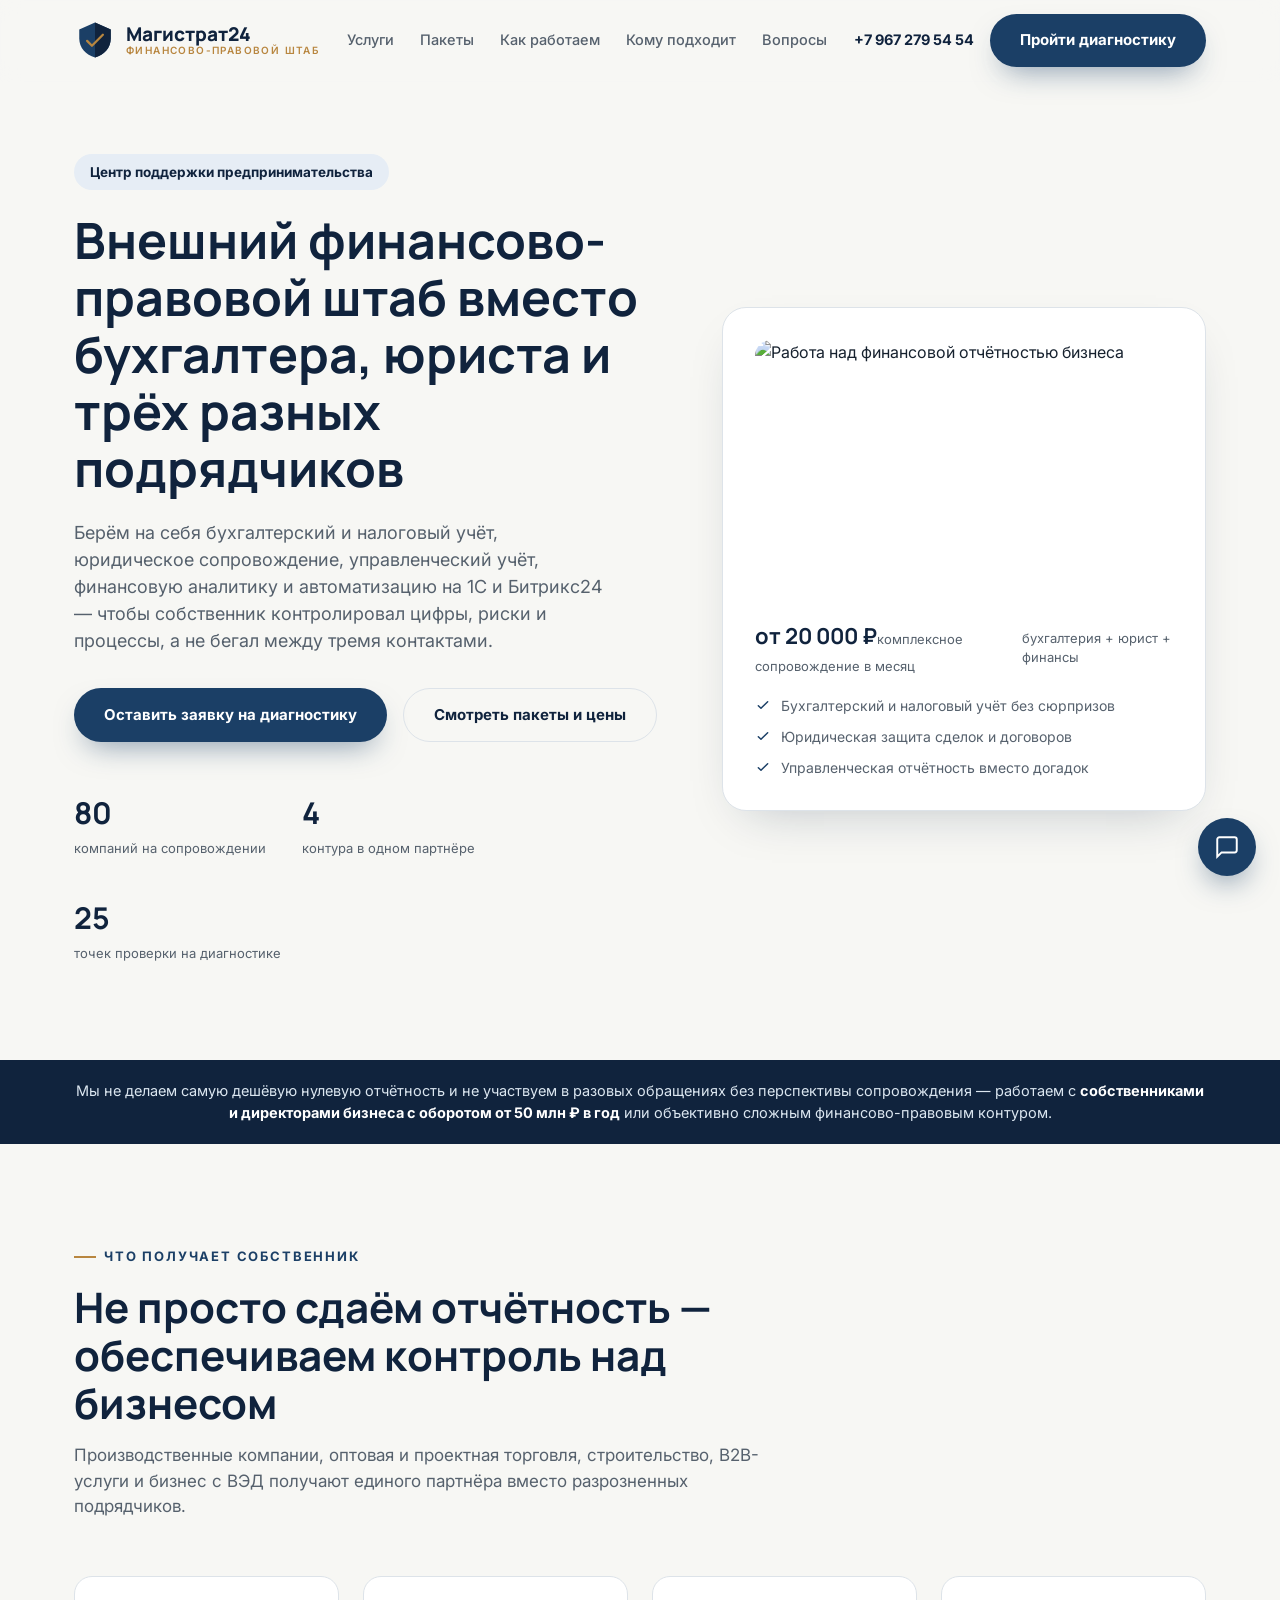
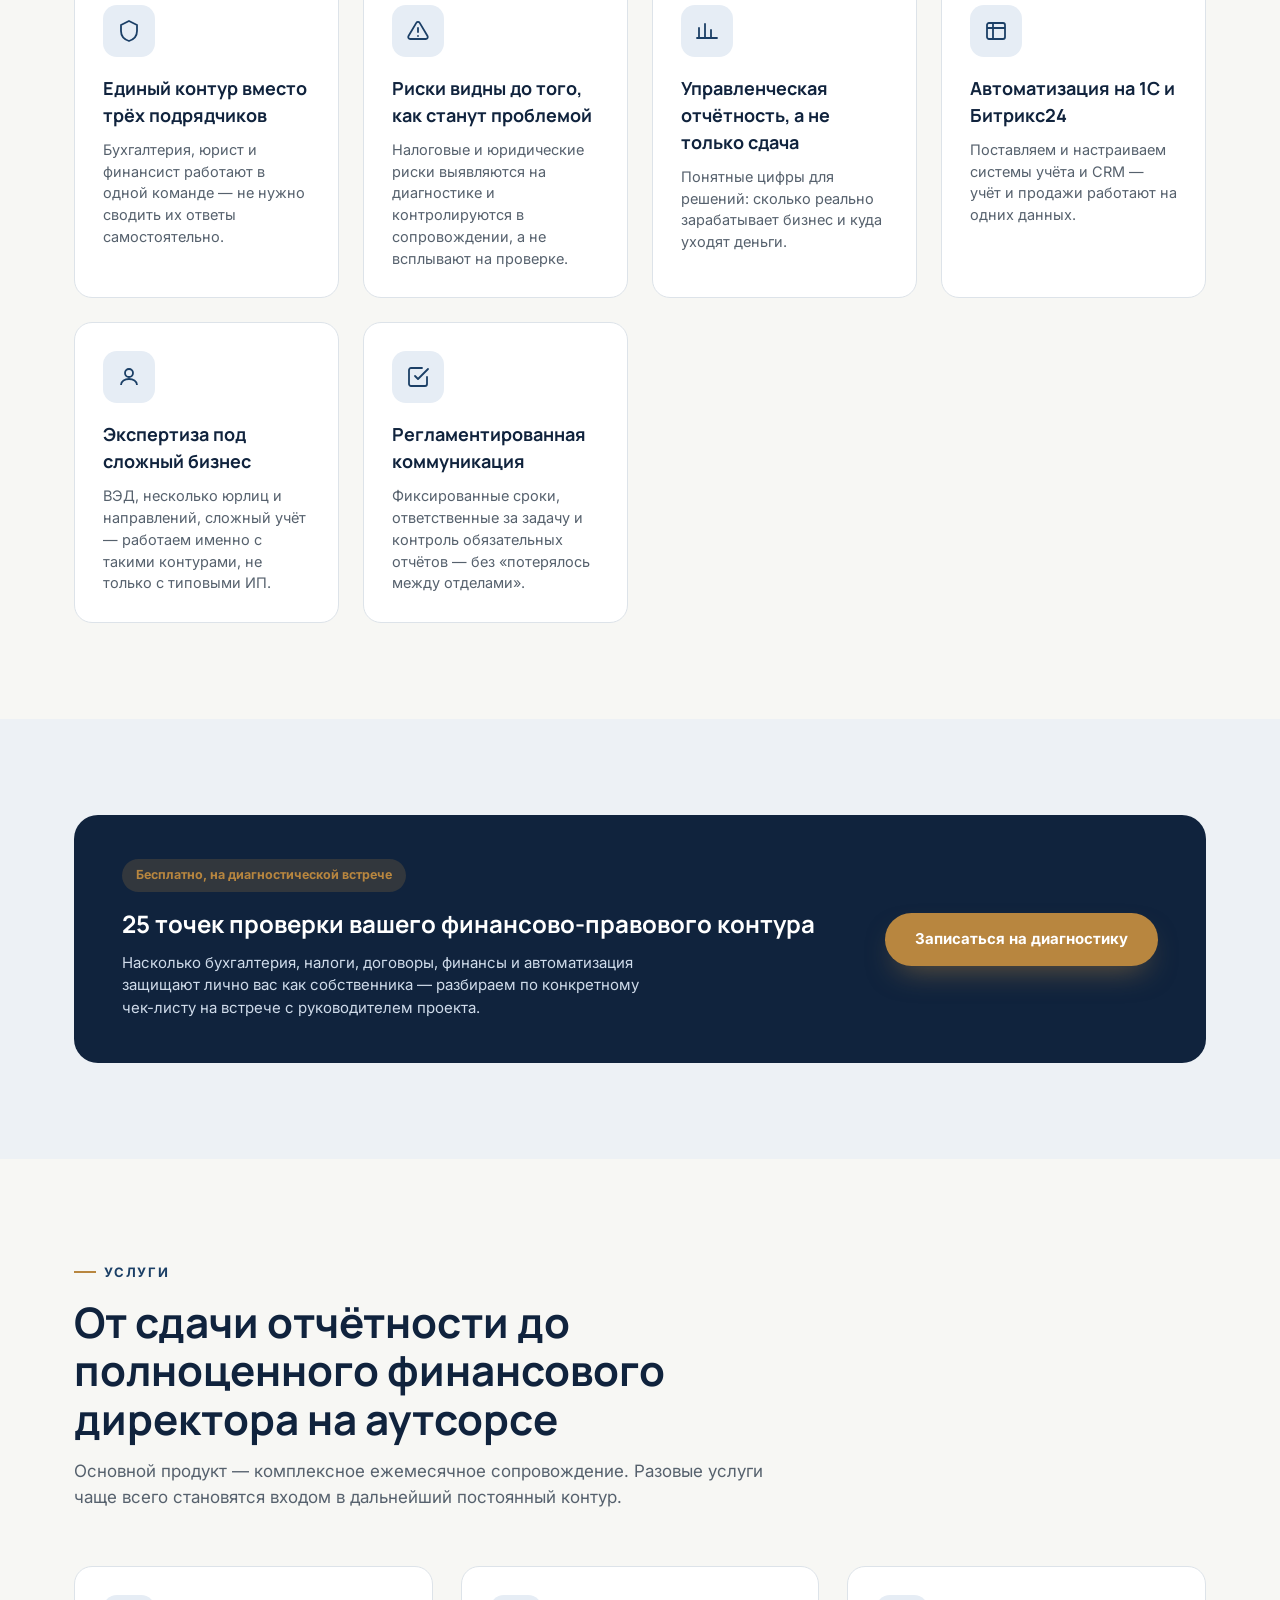
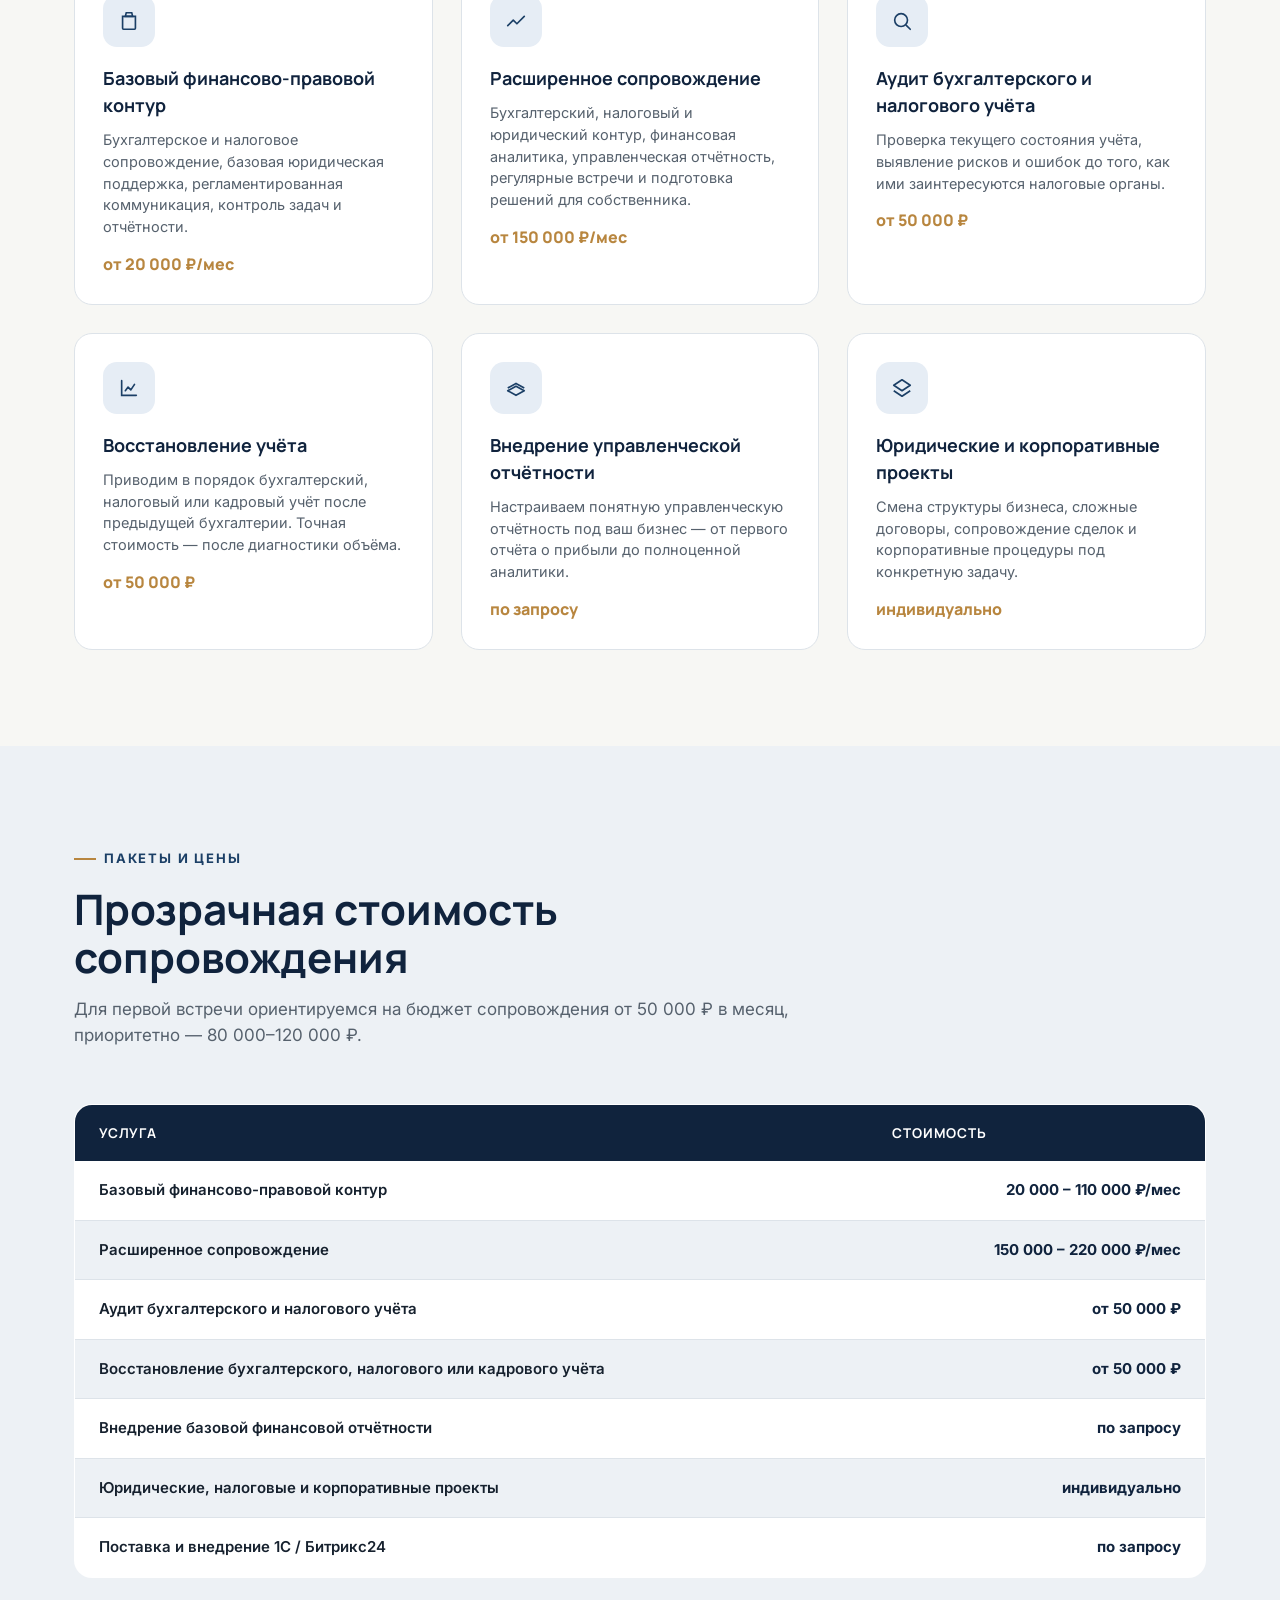
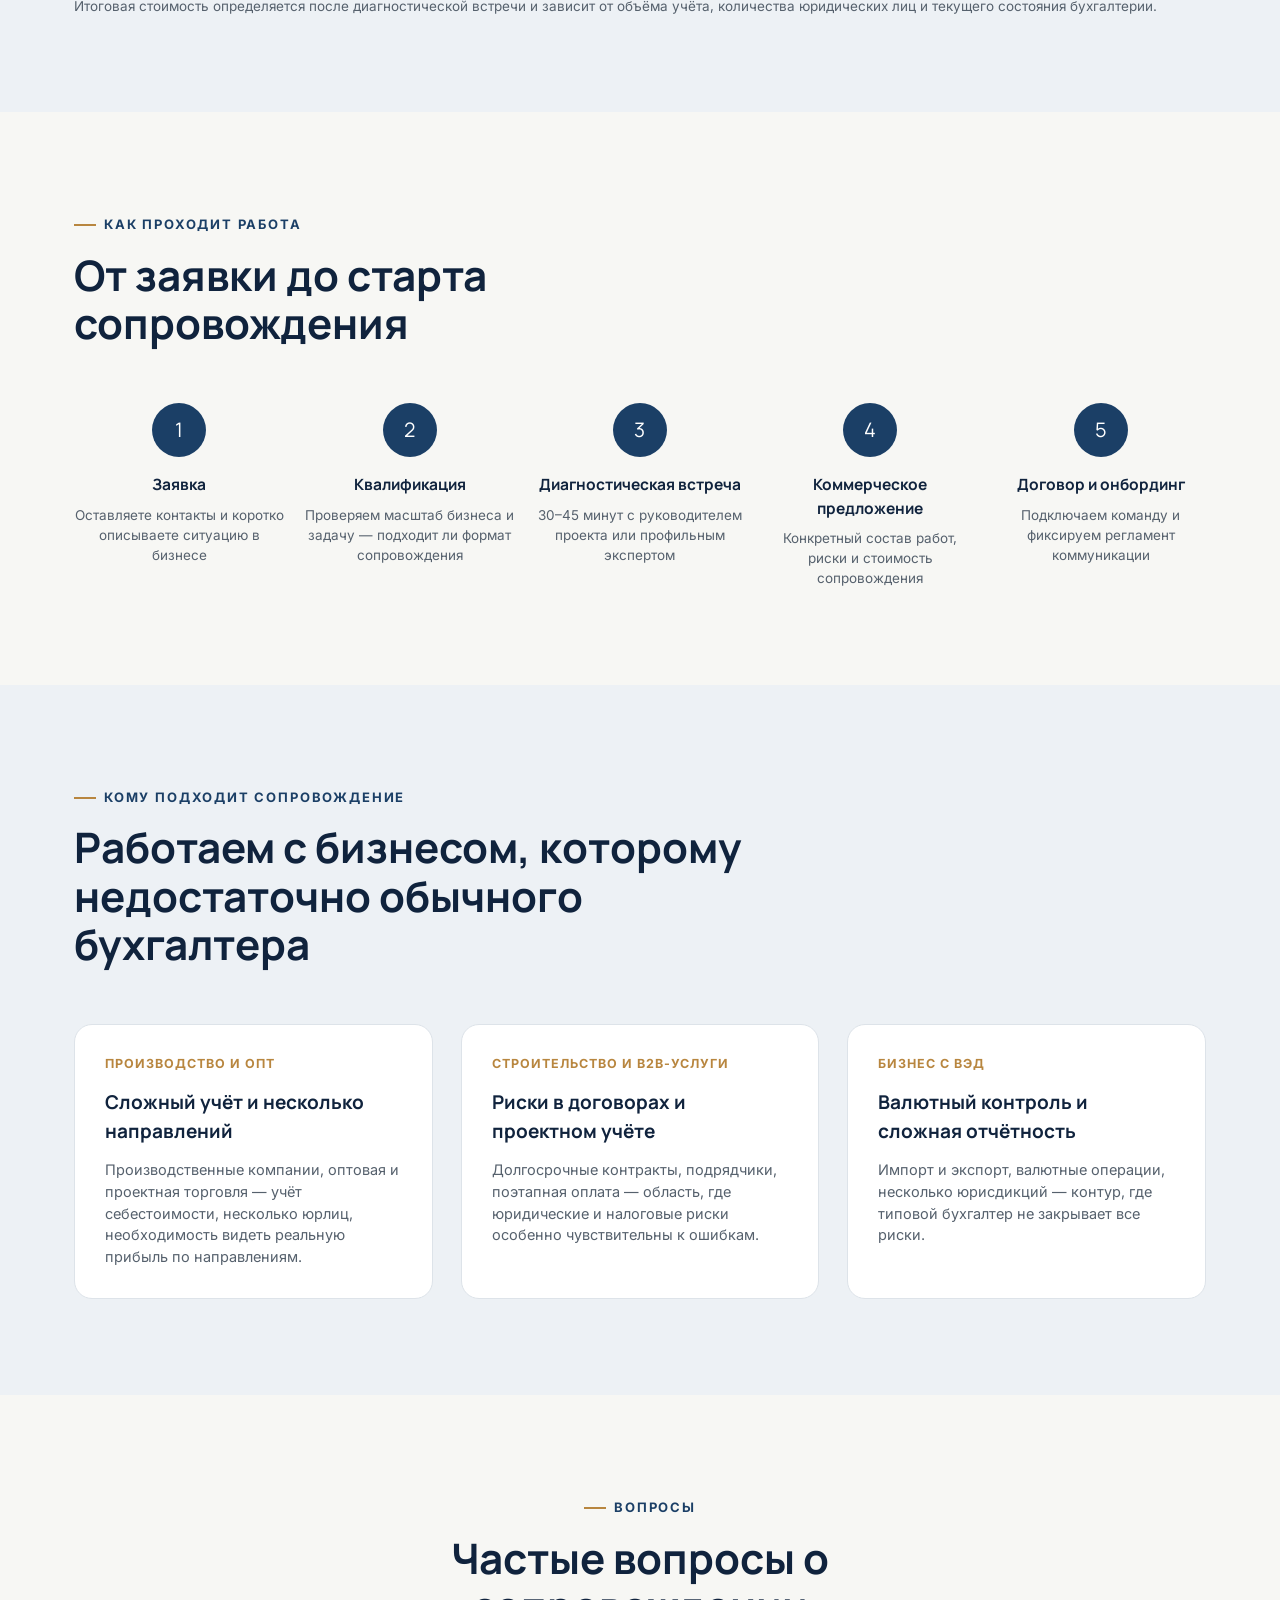
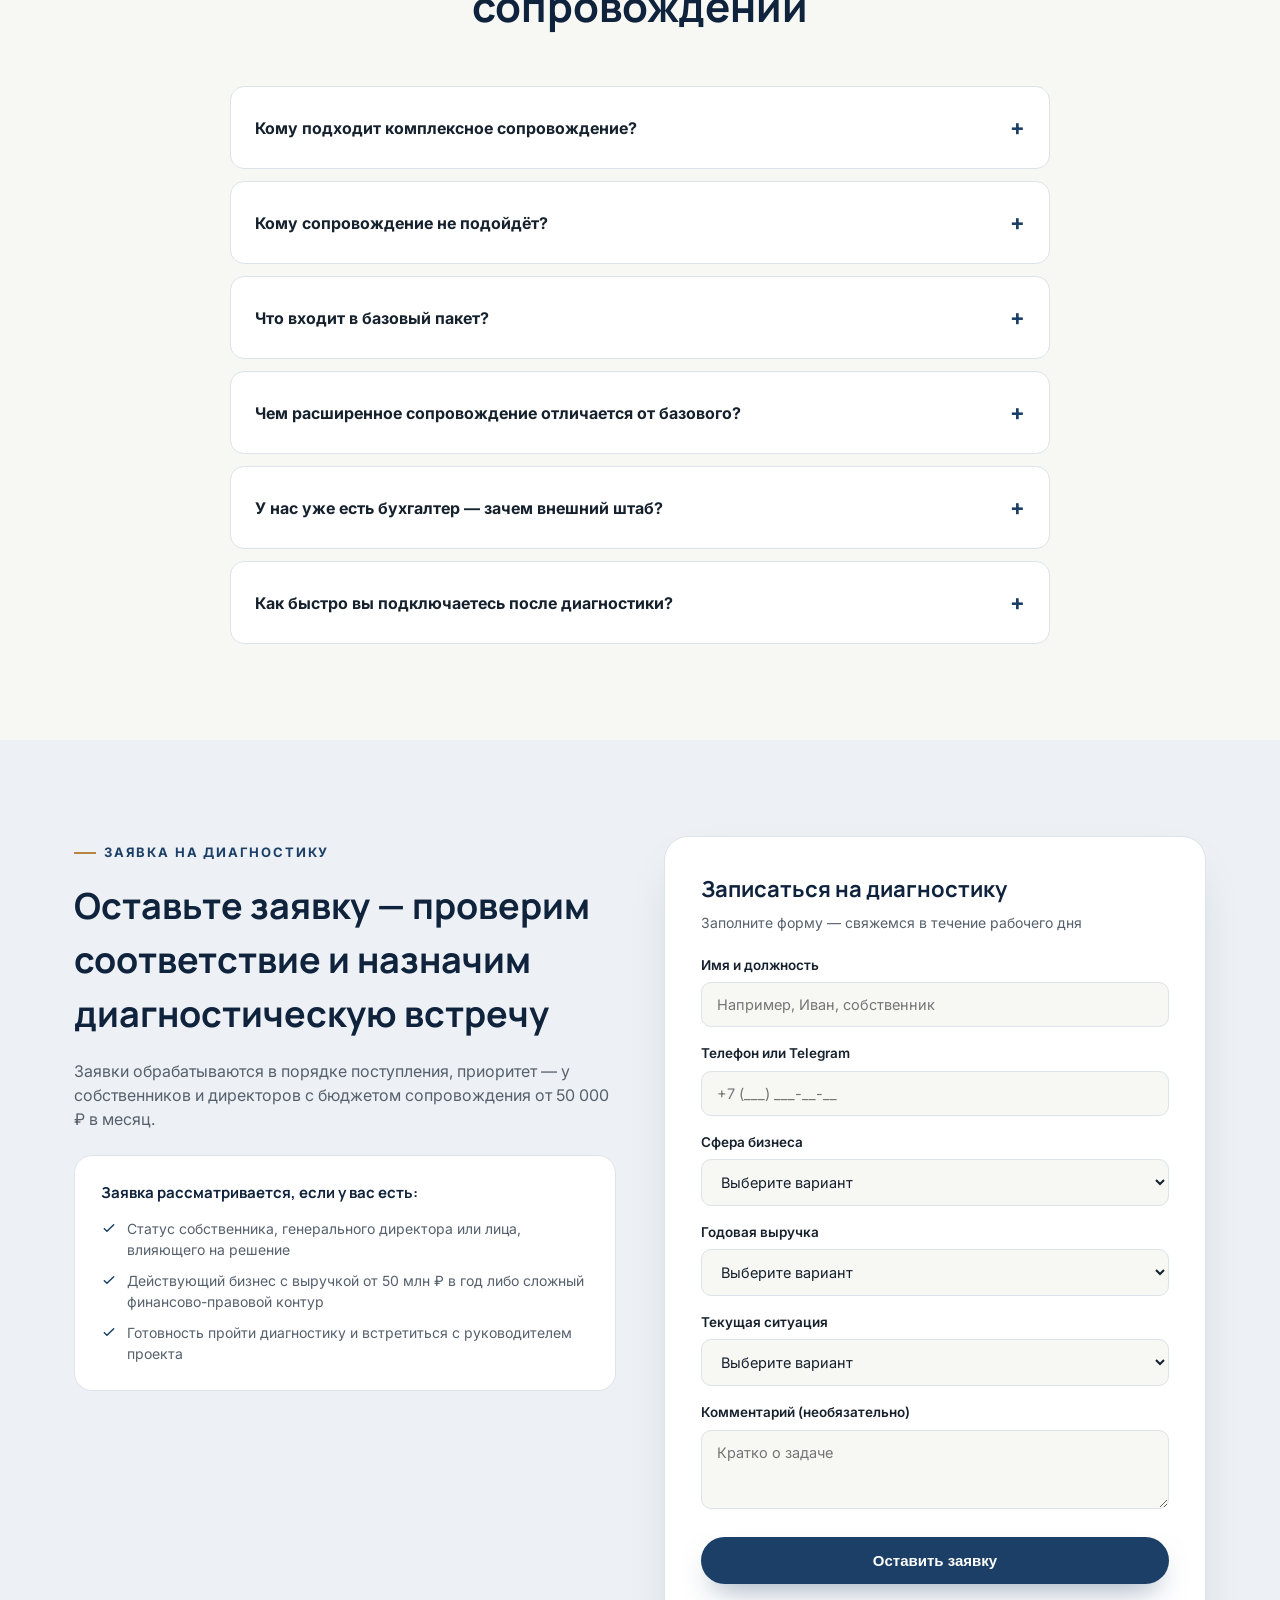
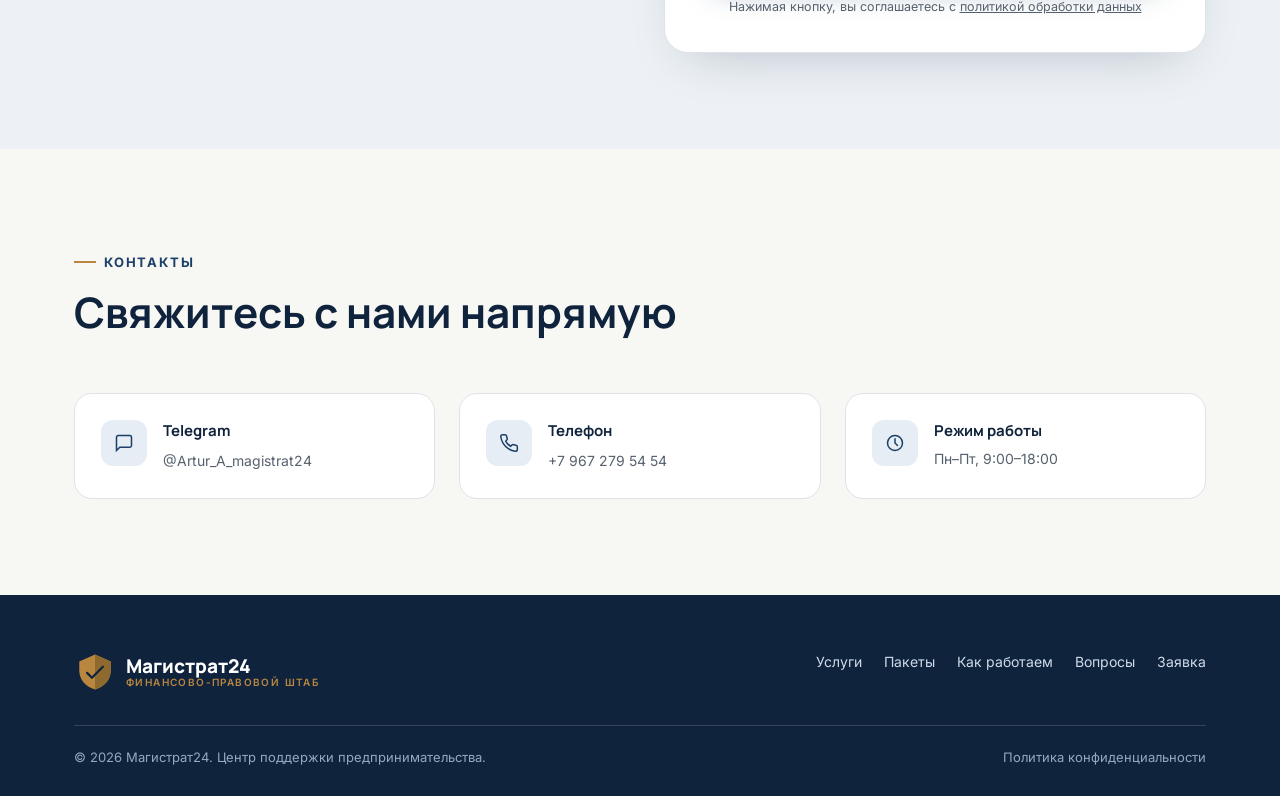
==== index.html @ b7a7ad40 "init: landing for Магистрат24 (финансово-правовой штаб)" ====
<!DOCTYPE html>
<html lang="ru">
<head>
<meta charset="UTF-8">
<meta name="viewport" content="width=device-width, initial-scale=1.0">
<title>Магистрат24 — внешний финансово-правовой штаб для бизнеса от 50 млн ₽ выручки</title>
<meta name="description" content="Бухгалтерия, юридическое сопровождение, финансовая аналитика и автоматизация (1С, Битрикс24) для собственников бизнеса в одном контуре. Диагностика 25 точек рисков — бесплатно.">
<link rel="preconnect" href="https://fonts.googleapis.com">
<link rel="preconnect" href="https://fonts.gstatic.com" crossorigin>
<link href="https://fonts.googleapis.com/css2?family=Inter:wght@400;500;600;700;800&family=Manrope:wght@600;700;800&display=swap" rel="stylesheet">
<link rel="stylesheet" href="styles.css">
</head>
<body>

<header class="header" id="header">
  <div class="container header__inner">
    <a href="#top" class="logo">
      <svg class="logo__mark" viewBox="0 0 48 48" fill="none" xmlns="http://www.w3.org/2000/svg">
        <path d="M24 4L42 12V22C42 33 34.5 41 24 44C13.5 41 6 33 6 22V12L24 4Z" fill="#1b3f66"/>
        <path d="M24 4L42 12V22C42 33 34.5 41 24 44V4Z" fill="#10233d"/>
        <path d="M15 25L20.5 30.5L33 18" stroke="#b8863f" stroke-width="2.6" stroke-linecap="round" stroke-linejoin="round"/>
      </svg>
      <span class="logo__text">Магистрат24<span>Финансово-правовой штаб</span></span>
    </a>
    <nav class="nav" id="nav">
      <a href="#services">Услуги</a>
      <a href="#packages">Пакеты</a>
      <a href="#process">Как работаем</a>
      <a href="#cases">Кому подходит</a>
      <a href="#faq">Вопросы</a>
    </nav>
    <div class="header__actions">
      <span class="header__phone">+7 967 279 54 54</span>
      <a href="#form" class="btn btn--primary">Пройти диагностику</a>
      <button class="burger" id="burger" aria-label="Меню"><span></span><span></span><span></span></button>
    </div>
  </div>
</header>

<main id="top">

  <!-- HERO -->
  <section class="hero">
    <div class="container hero__inner">
      <div>
        <span class="hero__badge">Центр поддержки предпринимательства</span>
        <h1>Внешний финансово-правовой штаб вместо бухгалтера, юриста и трёх разных подрядчиков</h1>
        <p class="hero__lead">Берём на себя бухгалтерский и налоговый учёт, юридическое сопровождение, управленческий учёт, финансовую аналитику и автоматизацию на 1С и Битрикс24 — чтобы собственник контролировал цифры, риски и процессы, а не бегал между тремя контактами.</p>
        <div class="hero__cta">
          <a href="#form" class="btn btn--primary">Оставить заявку на диагностику</a>
          <a href="#packages" class="btn btn--ghost">Смотреть пакеты и цены</a>
        </div>
        <div class="hero__stats">
          <div class="hero__stat"><b data-target="80">0</b><span>компаний на сопровождении</span></div>
          <div class="hero__stat"><b data-target="4">0</b><span>контура в одном партнёре</span></div>
          <div class="hero__stat"><b data-target="25">0</b><span>точек проверки на диагностике</span></div>
        </div>
      </div>
      <div class="hero__card reveal">
        <img src="https://loremflickr.com/640/420/office,finance,meeting" alt="Работа над финансовой отчётностью бизнеса">
        <div class="hero__card-meta">
          <div><b>от 20 000 ₽</b><span>комплексное сопровождение в месяц</span></div>
          <span>бухгалтерия + юрист + финансы</span>
        </div>
        <ul class="hero__card-list">
          <li><svg width="16" height="16" viewBox="0 0 24 24" fill="none"><path d="M5 13l4 4L19 7" stroke="currentColor" stroke-width="2.2" stroke-linecap="round" stroke-linejoin="round"/></svg>Бухгалтерский и налоговый учёт без сюрпризов</li>
          <li><svg width="16" height="16" viewBox="0 0 24 24" fill="none"><path d="M5 13l4 4L19 7" stroke="currentColor" stroke-width="2.2" stroke-linecap="round" stroke-linejoin="round"/></svg>Юридическая защита сделок и договоров</li>
          <li><svg width="16" height="16" viewBox="0 0 24 24" fill="none"><path d="M5 13l4 4L19 7" stroke="currentColor" stroke-width="2.2" stroke-linecap="round" stroke-linejoin="round"/></svg>Управленческая отчётность вместо догадок</li>
        </ul>
      </div>
    </div>
  </section>

  <!-- ANTI-AUDIENCE STRIP -->
  <section class="audience">
    <div class="container audience__inner">
      <p>Мы не делаем самую дешёвую нулевую отчётность и не участвуем в разовых обращениях без перспективы сопровождения — работаем с <b>собственниками и директорами бизнеса с оборотом от 50 млн ₽ в год</b> или объективно сложным финансово-правовым контуром.</p>
    </div>
  </section>

  <!-- PRINCIPLES -->
  <section class="section" id="why">
    <div class="container">
      <div class="section__head">
        <span class="eyebrow">Что получает собственник</span>
        <h2>Не просто сдаём отчётность — обеспечиваем контроль над бизнесом</h2>
        <p>Производственные компании, оптовая и проектная торговля, строительство, B2B-услуги и бизнес с ВЭД получают единого партнёра вместо разрозненных подрядчиков.</p>
      </div>
      <div class="grid-4">
        <div class="adv reveal">
          <div class="adv__icon"><svg width="24" height="24" viewBox="0 0 24 24" fill="none"><path d="M12 2l8 4v6c0 5-3.5 8.5-8 10-4.5-1.5-8-5-8-10V6l8-4z" stroke="currentColor" stroke-width="1.8"/></svg></div>
          <h3>Единый контур вместо трёх подрядчиков</h3>
          <p>Бухгалтерия, юрист и финансист работают в одной команде — не нужно сводить их ответы самостоятельно.</p>
        </div>
        <div class="adv reveal">
          <div class="adv__icon"><svg width="24" height="24" viewBox="0 0 24 24" fill="none"><path d="M12 9v4M12 17h.01" stroke="currentColor" stroke-width="1.8" stroke-linecap="round"/><path d="M10.3 3.9L2.5 17a2 2 0 001.7 3h15.6a2 2 0 001.7-3L13.7 3.9a2 2 0 00-3.4 0z" stroke="currentColor" stroke-width="1.8"/></svg></div>
          <h3>Риски видны до того, как станут проблемой</h3>
          <p>Налоговые и юридические риски выявляются на диагностике и контролируются в сопровождении, а не всплывают на проверке.</p>
        </div>
        <div class="adv reveal">
          <div class="adv__icon"><svg width="24" height="24" viewBox="0 0 24 24" fill="none"><path d="M4 19V9M10 19V5M16 19v-8M22 19H2" stroke="currentColor" stroke-width="1.8" stroke-linecap="round"/></svg></div>
          <h3>Управленческая отчётность, а не только сдача</h3>
          <p>Понятные цифры для решений: сколько реально зарабатывает бизнес и куда уходят деньги.</p>
        </div>
        <div class="adv reveal">
          <div class="adv__icon"><svg width="24" height="24" viewBox="0 0 24 24" fill="none"><rect x="3" y="4" width="18" height="16" rx="2" stroke="currentColor" stroke-width="1.8"/><path d="M3 9h18M9 4v16" stroke="currentColor" stroke-width="1.8"/></svg></div>
          <h3>Автоматизация на 1С и Битрикс24</h3>
          <p>Поставляем и настраиваем системы учёта и CRM — учёт и продажи работают на одних данных.</p>
        </div>
        <div class="adv reveal">
          <div class="adv__icon"><svg width="24" height="24" viewBox="0 0 24 24" fill="none"><circle cx="12" cy="8" r="4" stroke="currentColor" stroke-width="1.8"/><path d="M4 20c0-4 4-6 8-6s8 2 8 6" stroke="currentColor" stroke-width="1.8"/></svg></div>
          <h3>Экспертиза под сложный бизнес</h3>
          <p>ВЭД, несколько юрлиц и направлений, сложный учёт — работаем именно с такими контурами, не только с типовыми ИП.</p>
        </div>
        <div class="adv reveal">
          <div class="adv__icon"><svg width="24" height="24" viewBox="0 0 24 24" fill="none"><path d="M9 11l3 3L22 4" stroke="currentColor" stroke-width="1.8" stroke-linecap="round" stroke-linejoin="round"/><path d="M21 12v7a2 2 0 01-2 2H5a2 2 0 01-2-2V5a2 2 0 012-2h11" stroke="currentColor" stroke-width="1.8" stroke-linecap="round"/></svg></div>
          <h3>Регламентированная коммуникация</h3>
          <p>Фиксированные сроки, ответственные за задачу и контроль обязательных отчётов — без «потерялось между отделами».</p>
        </div>
      </div>
    </div>
  </section>

  <!-- LEAD MAGNET -->
  <section class="section section--alt">
    <div class="container">
      <div class="magnet reveal">
        <div class="magnet__text">
          <span class="magnet__badge">Бесплатно, на диагностической встрече</span>
          <h3>25 точек проверки вашего финансово-правового контура</h3>
          <p>Насколько бухгалтерия, налоги, договоры, финансы и автоматизация защищают лично вас как собственника — разбираем по конкретному чек-листу на встрече с руководителем проекта.</p>
        </div>
        <a href="#form" class="btn btn--gold">Записаться на диагностику</a>
      </div>
    </div>
  </section>

  <!-- SERVICES -->
  <section class="section" id="services">
    <div class="container">
      <div class="section__head">
        <span class="eyebrow">Услуги</span>
        <h2>От сдачи отчётности до полноценного финансового директора на аутсорсе</h2>
        <p>Основной продукт — комплексное ежемесячное сопровождение. Разовые услуги чаще всего становятся входом в дальнейший постоянный контур.</p>
      </div>
      <div class="grid-3">
        <div class="service reveal">
          <div class="service__icon"><svg width="22" height="22" viewBox="0 0 24 24" fill="none"><path d="M9 3h6l1 4H8l1-4z" stroke="currentColor" stroke-width="1.8"/><path d="M5 7h14v13a1 1 0 01-1 1H6a1 1 0 01-1-1V7z" stroke="currentColor" stroke-width="1.8"/></svg></div>
          <h3>Базовый финансово-правовой контур</h3>
          <p>Бухгалтерское и налоговое сопровождение, базовая юридическая поддержка, регламентированная коммуникация, контроль задач и отчётности.</p>
          <span class="service__price">от 20 000 ₽/мес</span>
        </div>
        <div class="service reveal">
          <div class="service__icon"><svg width="22" height="22" viewBox="0 0 24 24" fill="none"><path d="M3 17l6-6 4 4 8-8" stroke="currentColor" stroke-width="1.8" stroke-linecap="round" stroke-linejoin="round"/></svg></div>
          <h3>Расширенное сопровождение</h3>
          <p>Бухгалтерский, налоговый и юридический контур, финансовая аналитика, управленческая отчётность, регулярные встречи и подготовка решений для собственника.</p>
          <span class="service__price">от 150 000 ₽/мес</span>
        </div>
        <div class="service reveal">
          <div class="service__icon"><svg width="22" height="22" viewBox="0 0 24 24" fill="none"><circle cx="11" cy="11" r="7" stroke="currentColor" stroke-width="1.8"/><path d="M21 21l-4.3-4.3" stroke="currentColor" stroke-width="1.8" stroke-linecap="round"/></svg></div>
          <h3>Аудит бухгалтерского и налогового учёта</h3>
          <p>Проверка текущего состояния учёта, выявление рисков и ошибок до того, как ими заинтересуются налоговые органы.</p>
          <span class="service__price">от 50 000 ₽</span>
        </div>
        <div class="service reveal">
          <div class="service__icon"><svg width="22" height="22" viewBox="0 0 24 24" fill="none"><path d="M4 4v16h16" stroke="currentColor" stroke-width="1.8" stroke-linecap="round"/><path d="M8 15l3-4 3 3 4-6" stroke="currentColor" stroke-width="1.8" stroke-linecap="round" stroke-linejoin="round"/></svg></div>
          <h3>Восстановление учёта</h3>
          <p>Приводим в порядок бухгалтерский, налоговый или кадровый учёт после предыдущей бухгалтерии. Точная стоимость — после диагностики объёма.</p>
          <span class="service__price">от 50 000 ₽</span>
        </div>
        <div class="service reveal">
          <div class="service__icon"><svg width="22" height="22" viewBox="0 0 24 24" fill="none"><path d="M12 20l9-5-9-5-9 5 9 5z" stroke="currentColor" stroke-width="1.8" stroke-linejoin="round"/><path d="M3 12l9-5 9 5" stroke="currentColor" stroke-width="1.8" stroke-linejoin="round"/></svg></div>
          <h3>Внедрение управленческой отчётности</h3>
          <p>Настраиваем понятную управленческую отчётность под ваш бизнес — от первого отчёта о прибыли до полноценной аналитики.</p>
          <span class="service__price">по запросу</span>
        </div>
        <div class="service reveal">
          <div class="service__icon"><svg width="22" height="22" viewBox="0 0 24 24" fill="none"><path d="M12 3l9 6-9 6-9-6 9-6z" stroke="currentColor" stroke-width="1.8" stroke-linejoin="round"/><path d="M3 15l9 6 9-6" stroke="currentColor" stroke-width="1.8" stroke-linejoin="round"/></svg></div>
          <h3>Юридические и корпоративные проекты</h3>
          <p>Смена структуры бизнеса, сложные договоры, сопровождение сделок и корпоративные процедуры под конкретную задачу.</p>
          <span class="service__price">индивидуально</span>
        </div>
      </div>
    </div>
  </section>

  <!-- PRICE TABLE -->
  <section class="section section--alt" id="packages">
    <div class="container">
      <div class="section__head">
        <span class="eyebrow">Пакеты и цены</span>
        <h2>Прозрачная стоимость сопровождения</h2>
        <p>Для первой встречи ориентируемся на бюджет сопровождения от 50 000 ₽ в месяц, приоритетно — 80 000–120 000 ₽.</p>
      </div>
      <table class="price-table">
        <thead>
          <tr><th>Услуга</th><th>Стоимость</th></tr>
        </thead>
        <tbody>
          <tr><td>Базовый финансово-правовой контур</td><td>20 000 – 110 000 ₽/мес</td></tr>
          <tr><td>Расширенное сопровождение</td><td>150 000 – 220 000 ₽/мес</td></tr>
          <tr><td>Аудит бухгалтерского и налогового учёта</td><td>от 50 000 ₽</td></tr>
          <tr><td>Восстановление бухгалтерского, налогового или кадрового учёта</td><td>от 50 000 ₽</td></tr>
          <tr><td>Внедрение базовой финансовой отчётности</td><td>по запросу</td></tr>
          <tr><td>Юридические, налоговые и корпоративные проекты</td><td>индивидуально</td></tr>
          <tr><td>Поставка и внедрение 1С / Битрикс24</td><td>по запросу</td></tr>
        </tbody>
      </table>
      <p class="price-table__note">Итоговая стоимость определяется после диагностической встречи и зависит от объёма учёта, количества юридических лиц и текущего состояния бухгалтерии.</p>
    </div>
  </section>

  <!-- PROCESS -->
  <section class="section" id="process">
    <div class="container">
      <div class="section__head">
        <span class="eyebrow">Как проходит работа</span>
        <h2>От заявки до старта сопровождения</h2>
      </div>
      <div class="steps">
        <div class="step reveal"><div class="step__num">1</div><h4>Заявка</h4><p>Оставляете контакты и коротко описываете ситуацию в бизнесе</p></div>
        <div class="step reveal"><div class="step__num">2</div><h4>Квалификация</h4><p>Проверяем масштаб бизнеса и задачу — подходит ли формат сопровождения</p></div>
        <div class="step reveal"><div class="step__num">3</div><h4>Диагностическая встреча</h4><p>30–45 минут с руководителем проекта или профильным экспертом</p></div>
        <div class="step reveal"><div class="step__num">4</div><h4>Коммерческое предложение</h4><p>Конкретный состав работ, риски и стоимость сопровождения</p></div>
        <div class="step reveal"><div class="step__num">5</div><h4>Договор и онбординг</h4><p>Подключаем команду и фиксируем регламент коммуникации</p></div>
      </div>
    </div>
  </section>

  <!-- WHO IT'S FOR -->
  <section class="section section--alt" id="cases">
    <div class="container">
      <div class="section__head">
        <span class="eyebrow">Кому подходит сопровождение</span>
        <h2>Работаем с бизнесом, которому недостаточно обычного бухгалтера</h2>
      </div>
      <div class="grid-3">
        <div class="case reveal">
          <span class="case__tag">Производство и опт</span>
          <h3>Сложный учёт и несколько направлений</h3>
          <p>Производственные компании, оптовая и проектная торговля — учёт себестоимости, несколько юрлиц, необходимость видеть реальную прибыль по направлениям.</p>
        </div>
        <div class="case reveal">
          <span class="case__tag">Строительство и B2B-услуги</span>
          <h3>Риски в договорах и проектном учёте</h3>
          <p>Долгосрочные контракты, подрядчики, поэтапная оплата — область, где юридические и налоговые риски особенно чувствительны к ошибкам.</p>
        </div>
        <div class="case reveal">
          <span class="case__tag">Бизнес с ВЭД</span>
          <h3>Валютный контроль и сложная отчётность</h3>
          <p>Импорт и экспорт, валютные операции, несколько юрисдикций — контур, где типовой бухгалтер не закрывает все риски.</p>
        </div>
      </div>
    </div>
  </section>

  <!-- FAQ -->
  <section class="section" id="faq">
    <div class="container">
      <div class="section__head" style="margin-left:auto;margin-right:auto;text-align:center;">
        <span class="eyebrow">Вопросы</span>
        <h2>Частые вопросы о сопровождении</h2>
      </div>
      <div class="faq__list">
        <details class="faq__item reveal">
          <summary>Кому подходит комплексное сопровождение?</summary>
          <p>Собственникам и генеральным директорам компаний с выручкой преимущественно от 50 до 500 млн ₽ в год: производственным компаниям, оптовой и проектной торговле, строительству, B2B-услугам и бизнесу со сложным учётом, ВЭД или несколькими юридическими лицами.</p>
        </details>
        <details class="faq__item reveal">
          <summary>Кому сопровождение не подойдёт?</summary>
          <p>Микробизнесу, которому нужна только самая дешёвая сдача нулевой отчётности, разовым обращениям без перспективы сопровождения и тем, кто выбирает подрядчика исключительно по минимальной цене.</p>
        </details>
        <details class="faq__item reveal">
          <summary>Что входит в базовый пакет?</summary>
          <p>Бухгалтерское и налоговое сопровождение, базовая юридическая поддержка, регламентированная коммуникация с ответственными и контроль обязательных задач и отчётности. Стоимость — 20 000–110 000 ₽ в месяц в зависимости от объёма.</p>
        </details>
        <details class="faq__item reveal">
          <summary>Чем расширенное сопровождение отличается от базового?</summary>
          <p>Добавляются финансовая аналитика, управленческая отчётность, регулярные встречи, выявление рисков и координация задач между подразделениями, а также подготовка решений для собственника. Стоимость — 150 000–220 000 ₽ в месяц.</p>
        </details>
        <details class="faq__item reveal">
          <summary>У нас уже есть бухгалтер — зачем внешний штаб?</summary>
          <p>Мы не всегда заменяем штатного бухгалтера полностью — можем взять на себя юридический и финансовый контур, аудит и контроль рисков, оставив операционный учёт внутри компании, если это оптимальнее для вашей ситуации.</p>
        </details>
        <details class="faq__item reveal">
          <summary>Как быстро вы подключаетесь после диагностики?</summary>
          <p>После диагностической встречи готовим коммерческое предложение с конкретным составом работ. После подписания договора онбординг и подключение команды занимает от нескольких дней до двух недель — в зависимости от объёма учёта.</p>
        </details>
      </div>
    </div>
  </section>

  <!-- FORM -->
  <section class="section section--alt" id="form">
    <div class="container form-section">
      <div class="form-info">
        <span class="eyebrow">Заявка на диагностику</span>
        <h2>Оставьте заявку — проверим соответствие и назначим диагностическую встречу</h2>
        <p>Заявки обрабатываются в порядке поступления, приоритет — у собственников и директоров с бюджетом сопровождения от 50 000 ₽ в месяц.</p>
        <div class="criteria-box reveal">
          <h4>Заявка рассматривается, если у вас есть:</h4>
          <ul>
            <li><svg width="16" height="16" viewBox="0 0 24 24" fill="none"><path d="M5 13l4 4L19 7" stroke="currentColor" stroke-width="2.2" stroke-linecap="round" stroke-linejoin="round"/></svg>Статус собственника, генерального директора или лица, влияющего на решение</li>
            <li><svg width="16" height="16" viewBox="0 0 24 24" fill="none"><path d="M5 13l4 4L19 7" stroke="currentColor" stroke-width="2.2" stroke-linecap="round" stroke-linejoin="round"/></svg>Действующий бизнес с выручкой от 50 млн ₽ в год либо сложный финансово-правовой контур</li>
            <li><svg width="16" height="16" viewBox="0 0 24 24" fill="none"><path d="M5 13l4 4L19 7" stroke="currentColor" stroke-width="2.2" stroke-linecap="round" stroke-linejoin="round"/></svg>Готовность пройти диагностику и встретиться с руководителем проекта</li>
          </ul>
        </div>
      </div>
      <div class="form">
        <h3>Записаться на диагностику</h3>
        <p>Заполните форму — свяжемся в течение рабочего дня</p>
        <form id="leadForm">
          <input type="text" name="_gotcha" style="display:none" tabindex="-1" autocomplete="off">
          <div class="field">
            <label for="name">Имя и должность</label>
            <input type="text" id="name" name="name" placeholder="Например, Иван, собственник" required>
          </div>
          <div class="field">
            <label for="phone">Телефон или Telegram</label>
            <input type="tel" id="phone" name="phone" placeholder="+7 (___) ___-__-__" required>
          </div>
          <div class="field">
            <label for="industry">Сфера бизнеса</label>
            <select id="industry" name="industry" required>
              <option value="">Выберите вариант</option>
              <option value="Производство">Производство</option>
              <option value="Оптовая / проектная торговля">Оптовая / проектная торговля</option>
              <option value="Строительство">Строительство</option>
              <option value="B2B-услуги">B2B-услуги</option>
              <option value="ВЭД / сложный учёт">ВЭД / сложный учёт</option>
              <option value="Другое">Другое</option>
            </select>
          </div>
          <div class="field">
            <label for="revenue">Годовая выручка</label>
            <select id="revenue" name="revenue" required>
              <option value="">Выберите вариант</option>
              <option value="До 50 млн ₽">До 50 млн ₽</option>
              <option value="50-500 млн ₽">50–500 млн ₽</option>
              <option value="Свыше 500 млн ₽">Свыше 500 млн ₽</option>
            </select>
          </div>
          <div class="field">
            <label for="situation">Текущая ситуация</label>
            <select id="situation" name="situation">
              <option value="">Выберите вариант</option>
              <option value="Смена бухгалтерии">Смена бухгалтерии</option>
              <option value="Нет управленческого учёта">Нет управленческого учёта</option>
              <option value="Налоговые или юридические риски">Налоговые или юридические риски</option>
              <option value="Рост, несколько юрлиц">Рост, несколько юрлиц</option>
              <option value="Автоматизация 1С / Битрикс24">Автоматизация 1С / Битрикс24</option>
              <option value="Другое">Другое</option>
            </select>
          </div>
          <div class="field">
            <label for="comment">Комментарий (необязательно)</label>
            <textarea id="comment" name="comment" rows="3" placeholder="Кратко о задаче"></textarea>
          </div>
          <button type="submit" class="btn btn--primary">Оставить заявку</button>
          <p class="form__note">Нажимая кнопку, вы соглашаетесь с <a href="privacy.html" style="text-decoration:underline;">политикой обработки данных</a></p>
        </form>
      </div>
    </div>
  </section>

  <!-- CONTACTS -->
  <section class="section" id="contacts">
    <div class="container">
      <div class="section__head">
        <span class="eyebrow">Контакты</span>
        <h2>Свяжитесь с нами напрямую</h2>
      </div>
      <div class="contacts">
        <div class="contact-card reveal">
          <div class="contact-card__icon"><svg width="20" height="20" viewBox="0 0 24 24" fill="none"><path d="M21 15a2 2 0 01-2 2H7l-4 4V5a2 2 0 012-2h14a2 2 0 012 2z" stroke="currentColor" stroke-width="1.8"/></svg></div>
          <div><h4>Telegram</h4><a href="https://t.me/Artur_A_magistrat24" target="_blank" rel="noopener">@Artur_A_magistrat24</a></div>
        </div>
        <div class="contact-card reveal">
          <div class="contact-card__icon"><svg width="20" height="20" viewBox="0 0 24 24" fill="none"><path d="M22 16.92v3a2 2 0 01-2.18 2 19.79 19.79 0 01-8.63-3.07 19.5 19.5 0 01-6-6 19.79 19.79 0 01-3.07-8.67A2 2 0 014.11 2h3a2 2 0 012 1.72c.12.9.34 1.79.66 2.65a2 2 0 01-.45 2.11L8.09 9.91a16 16 0 006 6l1.43-1.43a2 2 0 012.11-.45c.86.32 1.75.54 2.65.66A2 2 0 0122 16.92z" stroke="currentColor" stroke-width="1.8"/></svg></div>
          <div><h4>Телефон</h4><a href="tel:+79672795454">+7 967 279 54 54</a></div>
        </div>
        <div class="contact-card reveal">
          <div class="contact-card__icon"><svg width="20" height="20" viewBox="0 0 24 24" fill="none"><circle cx="12" cy="12" r="9" stroke="currentColor" stroke-width="1.8"/><path d="M12 7v5l3 3" stroke="currentColor" stroke-width="1.8" stroke-linecap="round"/></svg></div>
          <div><h4>Режим работы</h4><p>Пн–Пт, 9:00–18:00</p></div>
        </div>
      </div>
    </div>
  </section>

</main>

<footer class="footer">
  <div class="container">
    <div class="footer__top">
      <a href="#top" class="footer__logo">
        <svg class="logo__mark" viewBox="0 0 48 48" fill="none" xmlns="http://www.w3.org/2000/svg">
          <path d="M24 4L42 12V22C42 33 34.5 41 24 44C13.5 41 6 33 6 22V12L24 4Z" fill="#b8863f"/>
          <path d="M24 4L42 12V22C42 33 34.5 41 24 44V4Z" fill="#8f6a2f"/>
          <path d="M15 25L20.5 30.5L33 18" stroke="#10233d" stroke-width="2.6" stroke-linecap="round" stroke-linejoin="round"/>
        </svg>
        <span class="logo__text">Магистрат24<span>Финансово-правовой штаб</span></span>
      </a>
      <nav>
        <a href="#services">Услуги</a>
        <a href="#packages">Пакеты</a>
        <a href="#process">Как работаем</a>
        <a href="#faq">Вопросы</a>
        <a href="#form">Заявка</a>
      </nav>
    </div>
    <div class="footer__bottom">
      <span>© <span id="year"></span> Магистрат24. Центр поддержки предпринимательства.</span>
      <a href="privacy.html">Политика конфиденциальности</a>
    </div>
  </div>
</footer>

<a href="https://t.me/Artur_A_magistrat24" target="_blank" rel="noopener" class="fab" aria-label="Написать в Telegram">
  <svg width="26" height="26" viewBox="0 0 24 24" fill="none"><path d="M21 15a2 2 0 01-2 2H7l-4 4V5a2 2 0 012-2h14a2 2 0 012 2z" stroke="white" stroke-width="1.8"/></svg>
</a>

<script src="script.js"></script>
</body>
</html>
---- styles.css ----
/* ===== Магистрат24 — финансово-правовой штаб для бизнеса ===== */
:root {
  --bg: #f7f7f4;
  --bg-alt: #edf1f5;
  --surface: #ffffff;
  --ink: #16212e;
  --ink-soft: #56616d;
  --accent: #1b3f66;
  --accent-dark: #10233d;
  --accent-soft: #e6edf5;
  --gold: #b8863f;
  --border: #dde3e9;
  --radius: 18px;
  --shadow: 0 20px 50px -25px rgba(16, 35, 61, 0.28);
  --ff-head: 'Manrope', sans-serif;
  --ff-body: 'Inter', sans-serif;
  /* aliases for materials.css */
  --clr-accent: var(--accent);
  --clr-accent-dark: var(--accent-dark);
  --clr-border: var(--border);
  --clr-ink-soft: var(--ink-soft);
  --clr-surface: var(--surface);
  --clr-bg-alt: var(--bg-alt);
  --font-head: var(--ff-head);
  --font-body: var(--ff-body);
}

* { box-sizing: border-box; }
html { scroll-behavior: smooth; }
body {
  margin: 0;
  background: var(--bg);
  color: var(--ink);
  font-family: var(--ff-body);
  line-height: 1.5;
  -webkit-font-smoothing: antialiased;
}
img { max-width: 100%; display: block; }
a { color: inherit; text-decoration: none; }
ul { list-style: none; margin: 0; padding: 0; }
h1, h2, h3, h4 { font-family: var(--ff-head); margin: 0; font-weight: 700; color: var(--accent-dark); }
p { margin: 0; }
.container { max-width: 1180px; margin: 0 auto; padding: 0 24px; }
.section { padding: 96px 0; }
.section--alt { background: var(--bg-alt); }
.eyebrow {
  display: inline-flex; align-items: center; gap: 8px;
  font-size: 13px; letter-spacing: 0.14em; text-transform: uppercase;
  color: var(--accent); font-weight: 700; margin-bottom: 16px;
}
.eyebrow::before { content: ''; width: 22px; height: 2px; background: var(--gold); }
.section__head { max-width: 720px; margin: 0 0 56px; }
.section__head h2 { font-size: clamp(28px, 3.4vw, 42px); line-height: 1.15; }
.section__head p { margin-top: 16px; color: var(--ink-soft); font-size: 17px; }
.btn {
  display: inline-flex; align-items: center; justify-content: center; gap: 8px;
  padding: 15px 30px; border-radius: 999px; font-weight: 700; font-size: 15px;
  cursor: pointer; border: none; transition: transform .2s ease, box-shadow .2s ease, background .2s ease;
  white-space: nowrap;
}
.btn--primary { background: var(--accent); color: #fff; box-shadow: 0 14px 30px -12px rgba(27,63,102,.55); }
.btn--primary:hover { background: var(--accent-dark); transform: translateY(-2px); }
.btn--ghost { background: transparent; color: var(--accent-dark); border: 1.5px solid var(--border); }
.btn--ghost:hover { border-color: var(--accent); color: var(--accent); }
.btn--light { background: #fff; color: var(--accent-dark); }
.btn--gold { background: var(--gold); color: #fff; box-shadow: 0 14px 30px -12px rgba(184,134,63,.55); }
.btn--gold:hover { background: #a3762f; transform: translateY(-2px); }

/* Header */
.header {
  position: sticky; top: 0; z-index: 100;
  background: rgba(247, 247, 244, 0.9); backdrop-filter: blur(10px);
  border-bottom: 1px solid transparent; transition: border-color .25s ease, box-shadow .25s ease;
}
.header.scrolled { border-color: var(--border); box-shadow: 0 8px 24px -20px rgba(0,0,0,.25); }
.header__inner { display: flex; align-items: center; justify-content: space-between; gap: 24px; min-width: 0; padding: 14px 24px; }
.logo { display: flex; align-items: center; gap: 10px; flex-shrink: 0; }
.logo__mark { width: 42px; height: 42px; flex-shrink: 0; }
.logo__text { font-family: var(--ff-head); font-weight: 800; font-size: 19px; color: var(--accent-dark); line-height: 1.1; }
.logo__text span { display: block; font-family: var(--ff-body); font-size: 10px; font-weight: 600; letter-spacing: .14em; color: var(--gold); text-transform: uppercase; }
.nav { display: flex; align-items: center; gap: 26px; }
.nav a { font-size: 14.5px; font-weight: 500; color: var(--ink-soft); white-space: nowrap; transition: color .2s ease; }
.nav a:hover { color: var(--accent); }
.header__actions { display: flex; align-items: center; gap: 16px; flex-shrink: 0; }
.header__phone { font-weight: 700; font-size: 14.5px; color: var(--accent-dark); white-space: nowrap; }
.burger { display: none; flex-direction: column; gap: 4px; background: none; border: none; cursor: pointer; padding: 8px; }
.burger span { width: 22px; height: 2px; background: var(--ink); transition: transform .2s ease, opacity .2s ease; }
.burger.is-open span:nth-child(1) { transform: translateY(6px) rotate(45deg); }
.burger.is-open span:nth-child(2) { opacity: 0; }
.burger.is-open span:nth-child(3) { transform: translateY(-6px) rotate(-45deg); }

/* Hero */
.hero { padding: 72px 0 96px; overflow: hidden; position: relative; }
.hero__inner { display: grid; grid-template-columns: 1.1fr 0.9fr; gap: 56px; align-items: center; }
.hero__badge {
  display: inline-flex; align-items: center; gap: 8px; padding: 8px 16px;
  border-radius: 999px; background: var(--accent-soft); color: var(--accent-dark);
  font-size: 13.5px; font-weight: 700; margin-bottom: 22px;
}
.hero h1 { font-size: clamp(30px, 4.2vw, 50px); line-height: 1.14; }
.hero h1 em { font-style: normal; color: var(--accent); }
.hero__lead { margin-top: 22px; font-size: 18px; color: var(--ink-soft); max-width: 540px; }
.hero__cta { display: flex; gap: 16px; margin-top: 34px; flex-wrap: wrap; }
.hero__stats { display: flex; gap: 36px; margin-top: 48px; flex-wrap: wrap; }
.hero__stat b { display: block; font-family: var(--ff-head); font-size: 30px; color: var(--accent-dark); }
.hero__stat span { font-size: 13px; color: var(--ink-soft); }
.hero__card {
  background: var(--surface); border-radius: 24px; padding: 32px;
  box-shadow: var(--shadow); border: 1px solid var(--border);
}
.hero__card img { border-radius: 16px; width: 100%; height: 260px; object-fit: cover; }
.hero__card-meta { display: flex; justify-content: space-between; align-items: center; margin-top: 20px; }
.hero__card-meta b { font-family: var(--ff-head); font-size: 22px; color: var(--accent-dark); }
.hero__card-meta span { font-size: 13px; color: var(--ink-soft); }
.hero__card-list { margin-top: 18px; display: grid; gap: 10px; }
.hero__card-list li { display: flex; gap: 10px; font-size: 14px; color: var(--ink-soft); align-items: flex-start; }
.hero__card-list svg { flex-shrink: 0; margin-top: 2px; color: var(--accent); }

/* Anti-audience strip */
.audience { padding: 20px 0; background: var(--accent-dark); }
.audience__inner { display: flex; align-items: center; gap: 20px; flex-wrap: wrap; justify-content: center; text-align: center; }
.audience p { color: #dbe6f0; font-size: 14.5px; }
.audience b { color: #fff; }

/* Advantages grid */
.grid-4 { display: grid; grid-template-columns: repeat(4, 1fr); gap: 24px; }
.grid-3 { display: grid; grid-template-columns: repeat(3, 1fr); gap: 28px; }
.grid-2 { display: grid; grid-template-columns: repeat(2, 1fr); gap: 24px; }
.adv, .principle, .service {
  background: var(--surface); border: 1px solid var(--border); border-radius: var(--radius);
  padding: 28px; transition: transform .25s ease, box-shadow .25s ease;
}
.adv:hover, .service:hover { transform: translateY(-4px); box-shadow: var(--shadow); }
.adv__icon, .service__icon {
  width: 52px; height: 52px; border-radius: 14px; background: var(--accent-soft);
  display: flex; align-items: center; justify-content: center; color: var(--accent); margin-bottom: 18px;
}
.adv h3, .service h3 { font-size: 18px; margin-bottom: 10px; }
.adv p, .service p { color: var(--ink-soft); font-size: 14.5px; }

/* Services */
.service__price { display: block; margin-top: 14px; font-family: var(--ff-head); font-weight: 800; color: var(--gold); font-size: 16px; }

/* Lead magnet banner */
.magnet { background: var(--accent-dark); border-radius: 24px; padding: 44px 48px; display: flex; justify-content: space-between; align-items: center; gap: 32px; flex-wrap: wrap; }
.magnet__text h3 { color: #fff; font-size: 24px; margin-bottom: 10px; }
.magnet__text p { color: #cfdbea; font-size: 15px; max-width: 520px; }
.magnet__badge { display: inline-flex; align-items: center; gap: 8px; padding: 7px 14px; border-radius: 999px; background: rgba(184,134,63,.2); color: var(--gold); font-size: 12.5px; font-weight: 700; margin-bottom: 14px; }

/* Price table */
.price-table { width: 100%; border-collapse: collapse; background: var(--surface); border-radius: var(--radius); overflow: hidden; border: 1px solid var(--border); }
.price-table th, .price-table td { padding: 18px 24px; text-align: left; font-size: 15px; }
.price-table thead th { background: var(--accent-dark); color: #fff; font-family: var(--ff-head); font-weight: 700; font-size: 13.5px; text-transform: uppercase; letter-spacing: .06em; }
.price-table tbody tr:not(:last-child) td { border-bottom: 1px solid var(--border); }
.price-table tbody tr:nth-child(even) { background: var(--bg-alt); }
.price-table td:last-child { text-align: right; font-weight: 700; color: var(--accent-dark); white-space: nowrap; }
.price-table td:first-child { font-weight: 600; }
.price-table__note { margin-top: 18px; font-size: 13.5px; color: var(--ink-soft); }

/* Process steps */
.steps { display: grid; grid-template-columns: repeat(5, 1fr); gap: 20px; }
.step { text-align: center; }
.step__num {
  width: 54px; height: 54px; border-radius: 50%; background: var(--accent);
  color: #fff; display: flex; align-items: center; justify-content: center;
  font-family: var(--ff-head); font-size: 20px; margin: 0 auto 16px;
}
.step h4 { font-size: 15.5px; margin-bottom: 8px; }
.step p { font-size: 13.5px; color: var(--ink-soft); }

/* Cases */
.case {
  background: var(--surface); border: 1px solid var(--border); border-radius: var(--radius);
  padding: 30px; display: flex; flex-direction: column; gap: 14px;
}
.case__tag { font-size: 12.5px; font-weight: 700; letter-spacing: .08em; text-transform: uppercase; color: var(--gold); }
.case h3 { font-size: 19px; }
.case p { color: var(--ink-soft); font-size: 14.5px; }

/* FAQ */
.faq__list { max-width: 820px; margin: 0 auto; display: grid; gap: 12px; }
.faq__item {
  background: var(--surface); border: 1px solid var(--border); border-radius: 14px; padding: 6px 24px;
}
.faq__item summary {
  cursor: pointer; padding: 18px 0; font-weight: 700; font-size: 16px; list-style: none;
  display: flex; justify-content: space-between; align-items: center; gap: 16px;
}
.faq__item summary::-webkit-details-marker { display: none; }
.faq__item summary::after { content: '+'; font-size: 22px; color: var(--accent); transition: transform .2s ease; }
.faq__item[open] summary::after { transform: rotate(45deg); }
.faq__item p { padding: 0 0 20px; color: var(--ink-soft); font-size: 14.5px; }

/* Form */
.form-section { display: grid; grid-template-columns: 1fr 1fr; gap: 48px; align-items: flex-start; }
.form-info h2 { font-size: clamp(26px, 3vw, 36px); margin-bottom: 18px; }
.form-info p { color: var(--ink-soft); font-size: 16px; margin-bottom: 24px; }
.criteria-box { background: var(--surface); border: 1px solid var(--border); border-radius: var(--radius); padding: 26px; }
.criteria-box h4 { font-size: 15px; margin-bottom: 14px; }
.criteria-box ul { display: grid; gap: 10px; }
.criteria-box li { display: flex; gap: 10px; font-size: 14px; color: var(--ink-soft); align-items: flex-start; }
.criteria-box li svg { flex-shrink: 0; margin-top: 2px; color: var(--accent); }
.form {
  background: var(--surface); border: 1px solid var(--border); border-radius: 24px;
  padding: 36px; box-shadow: var(--shadow);
}
.form h3 { font-size: 22px; margin-bottom: 6px; }
.form > p { color: var(--ink-soft); font-size: 14px; margin-bottom: 22px; }
.field { margin-bottom: 16px; }
.field label { display: block; font-size: 13.5px; font-weight: 600; margin-bottom: 7px; color: var(--ink); }
.field input, .field select, .field textarea {
  width: 100%; padding: 13px 15px; border-radius: 10px; border: 1.5px solid var(--border);
  font-family: var(--ff-body); font-size: 14.5px; background: var(--bg); color: var(--ink);
}
.field input:focus, .field select:focus, .field textarea:focus { outline: none; border-color: var(--accent); }
.form .btn { width: 100%; margin-top: 6px; }
.form__note { font-size: 12.5px; color: var(--ink-soft); margin-top: 14px; text-align: center; }

/* Contacts + footer */
.contacts { display: grid; grid-template-columns: repeat(3, 1fr); gap: 24px; }
.contact-card {
  background: var(--surface); border: 1px solid var(--border); border-radius: var(--radius); padding: 26px;
  display: flex; gap: 16px; align-items: flex-start;
}
.contact-card__icon { width: 46px; height: 46px; border-radius: 12px; background: var(--accent-soft); color: var(--accent); display: flex; align-items: center; justify-content: center; flex-shrink: 0; }
.contact-card h4 { font-size: 15px; margin-bottom: 6px; }
.contact-card p, .contact-card a { font-size: 14px; color: var(--ink-soft); }

.footer { background: var(--accent-dark); color: #cfdbea; padding: 56px 0 28px; }
.footer__top { display: flex; justify-content: space-between; gap: 32px; flex-wrap: wrap; padding-bottom: 32px; border-bottom: 1px solid rgba(255,255,255,.15); }
.footer__logo { display: flex; gap: 10px; align-items: center; }
.footer__logo .logo__text { color: #fff; }
.footer__logo .logo__text span { color: var(--gold); }
.footer nav { display: flex; gap: 22px; flex-wrap: wrap; }
.footer nav a { font-size: 14px; color: #cfdbea; }
.footer nav a:hover { color: #fff; }
.footer__bottom { display: flex; justify-content: space-between; padding-top: 22px; font-size: 13px; color: #93a9c2; flex-wrap: wrap; gap: 12px; }
.footer__bottom a { color: #93a9c2; }

/* FAB */
.fab {
  position: fixed; right: 24px; bottom: 24px; z-index: 90;
  width: 58px; height: 58px; border-radius: 50%; background: var(--accent);
  display: flex; align-items: center; justify-content: center; color: #fff;
  box-shadow: 0 14px 30px -10px rgba(27,63,102,.6);
}

/* Reveal animation */
.reveal { opacity: 0; transform: translateY(24px); transition: opacity .6s ease, transform .6s ease; }
.reveal.is-visible { opacity: 1; transform: none; }

/* ===== Breakpoints (fixed) ===== */
@media (max-width: 1180px) {
  .nav { gap: 18px; }
  .nav a { font-size: 13.5px; }
}
@media (max-width: 1100px) {
  .nav { display: none; position: absolute; top: 100%; left: 0; right: 0; background: var(--surface); flex-direction: column; padding: 20px 24px; border-bottom: 1px solid var(--border); gap: 16px; }
  .nav.is-open { display: flex; }
  .burger { display: flex; }
  .hero__inner { grid-template-columns: 1fr; }
  .grid-4 { grid-template-columns: repeat(2, 1fr); }
  .grid-3, .grid-2 { grid-template-columns: repeat(2, 1fr); }
  .steps { grid-template-columns: repeat(3, 1fr); row-gap: 32px; }
  .form-section { grid-template-columns: 1fr; }
  .contacts { grid-template-columns: 1fr; }
  .magnet { padding: 34px; }
}
@media (max-width: 900px) {
  .section { padding: 64px 0; }
  .price-table { font-size: 13.5px; }
  .price-table th, .price-table td { padding: 14px 16px; }
}
@media (max-width: 560px) {
  .header__phone { display: none; }
  .hero__stats { gap: 24px; }
  .grid-4, .grid-3, .grid-2 { grid-template-columns: 1fr; }
  .steps { grid-template-columns: 1fr 1fr; }
  .magnet { flex-direction: column; align-items: flex-start; }
  .price-table { display: block; overflow-x: auto; white-space: nowrap; }
}
@media (max-width: 380px) {
  .logo__text span { display: none; }
}
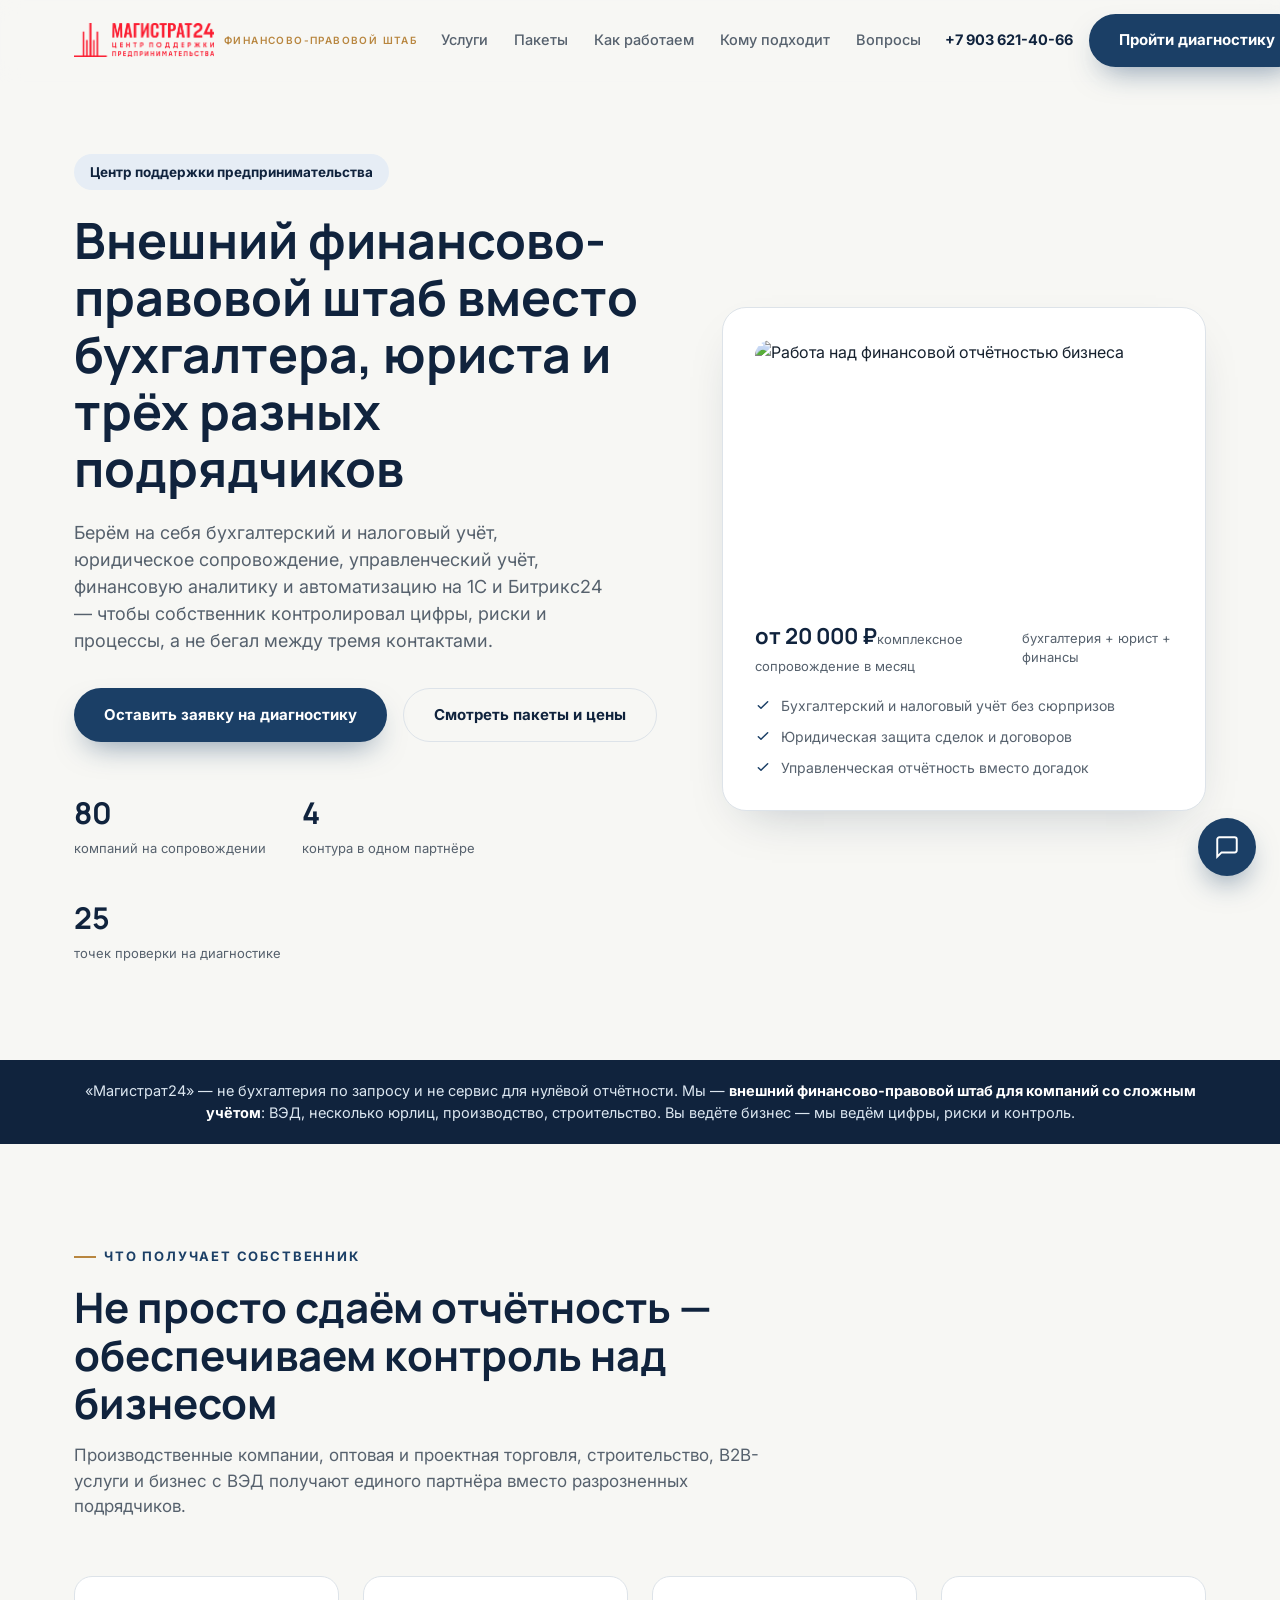
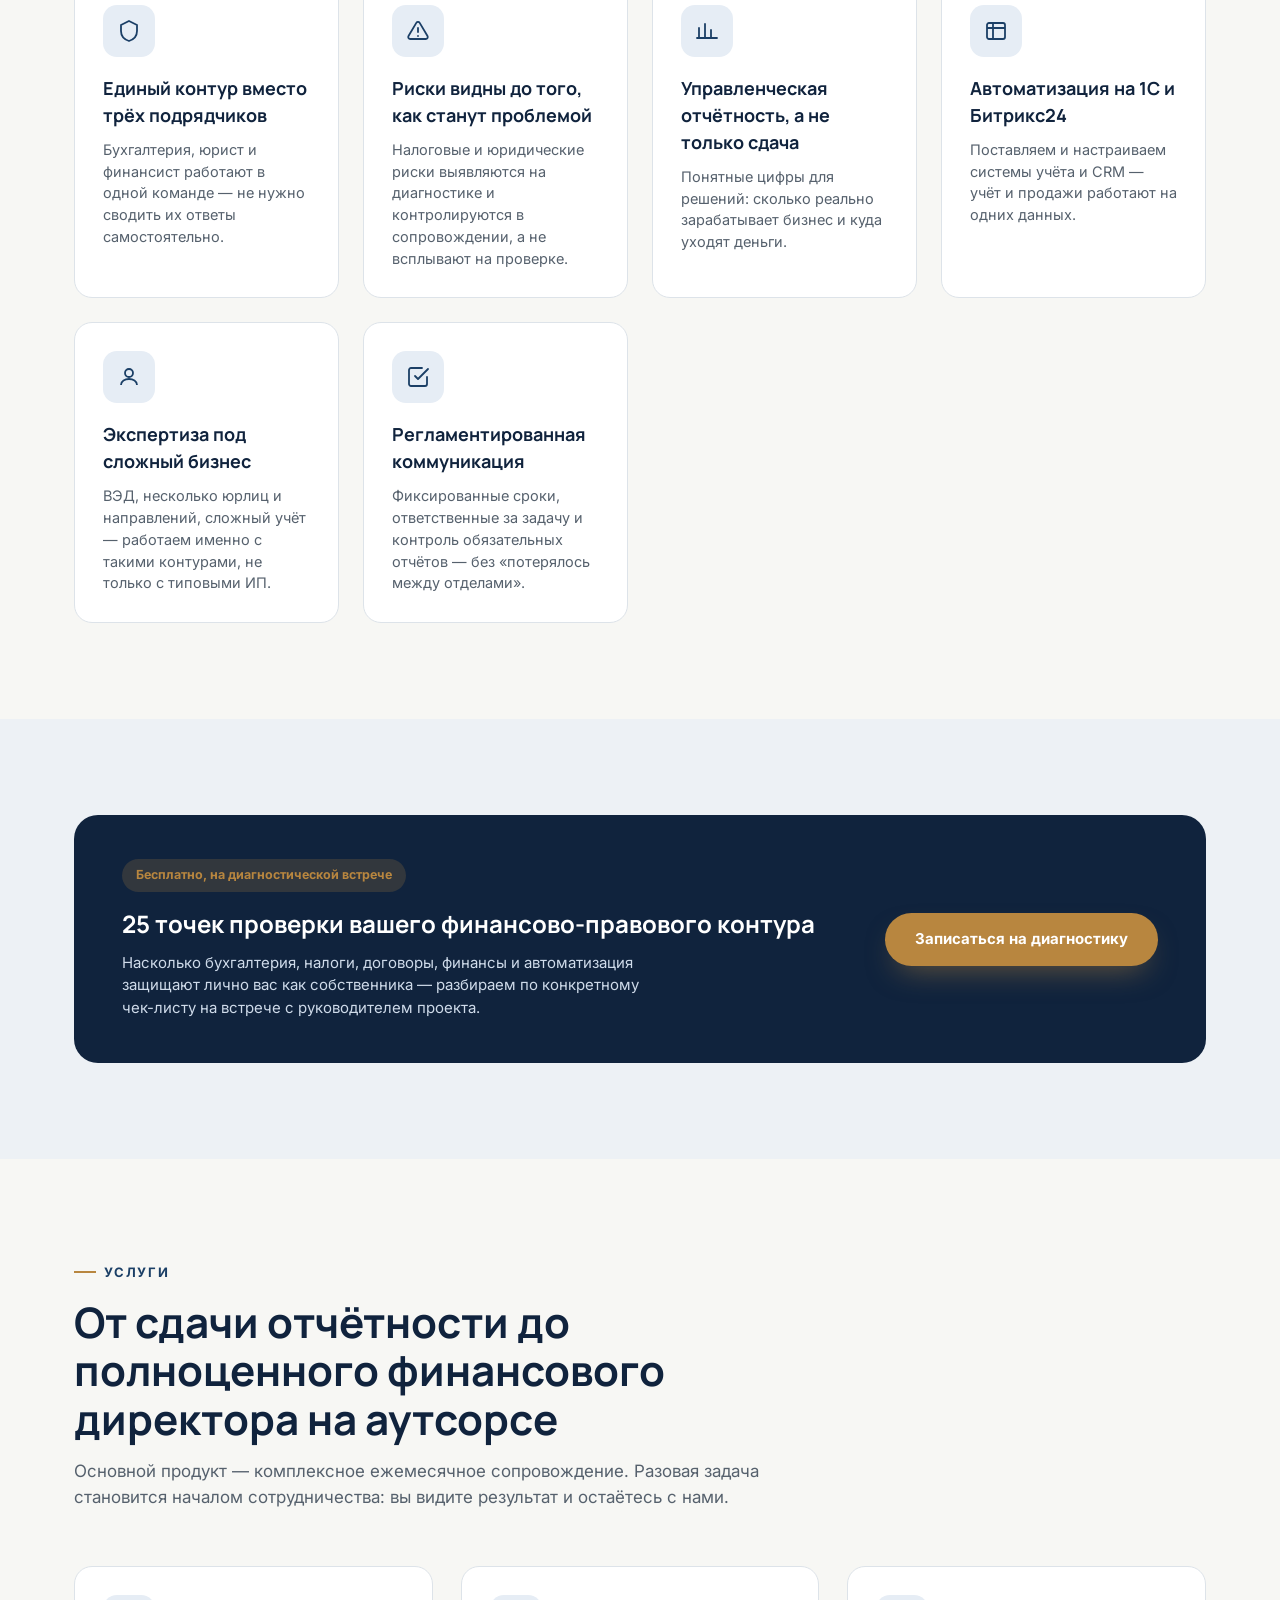
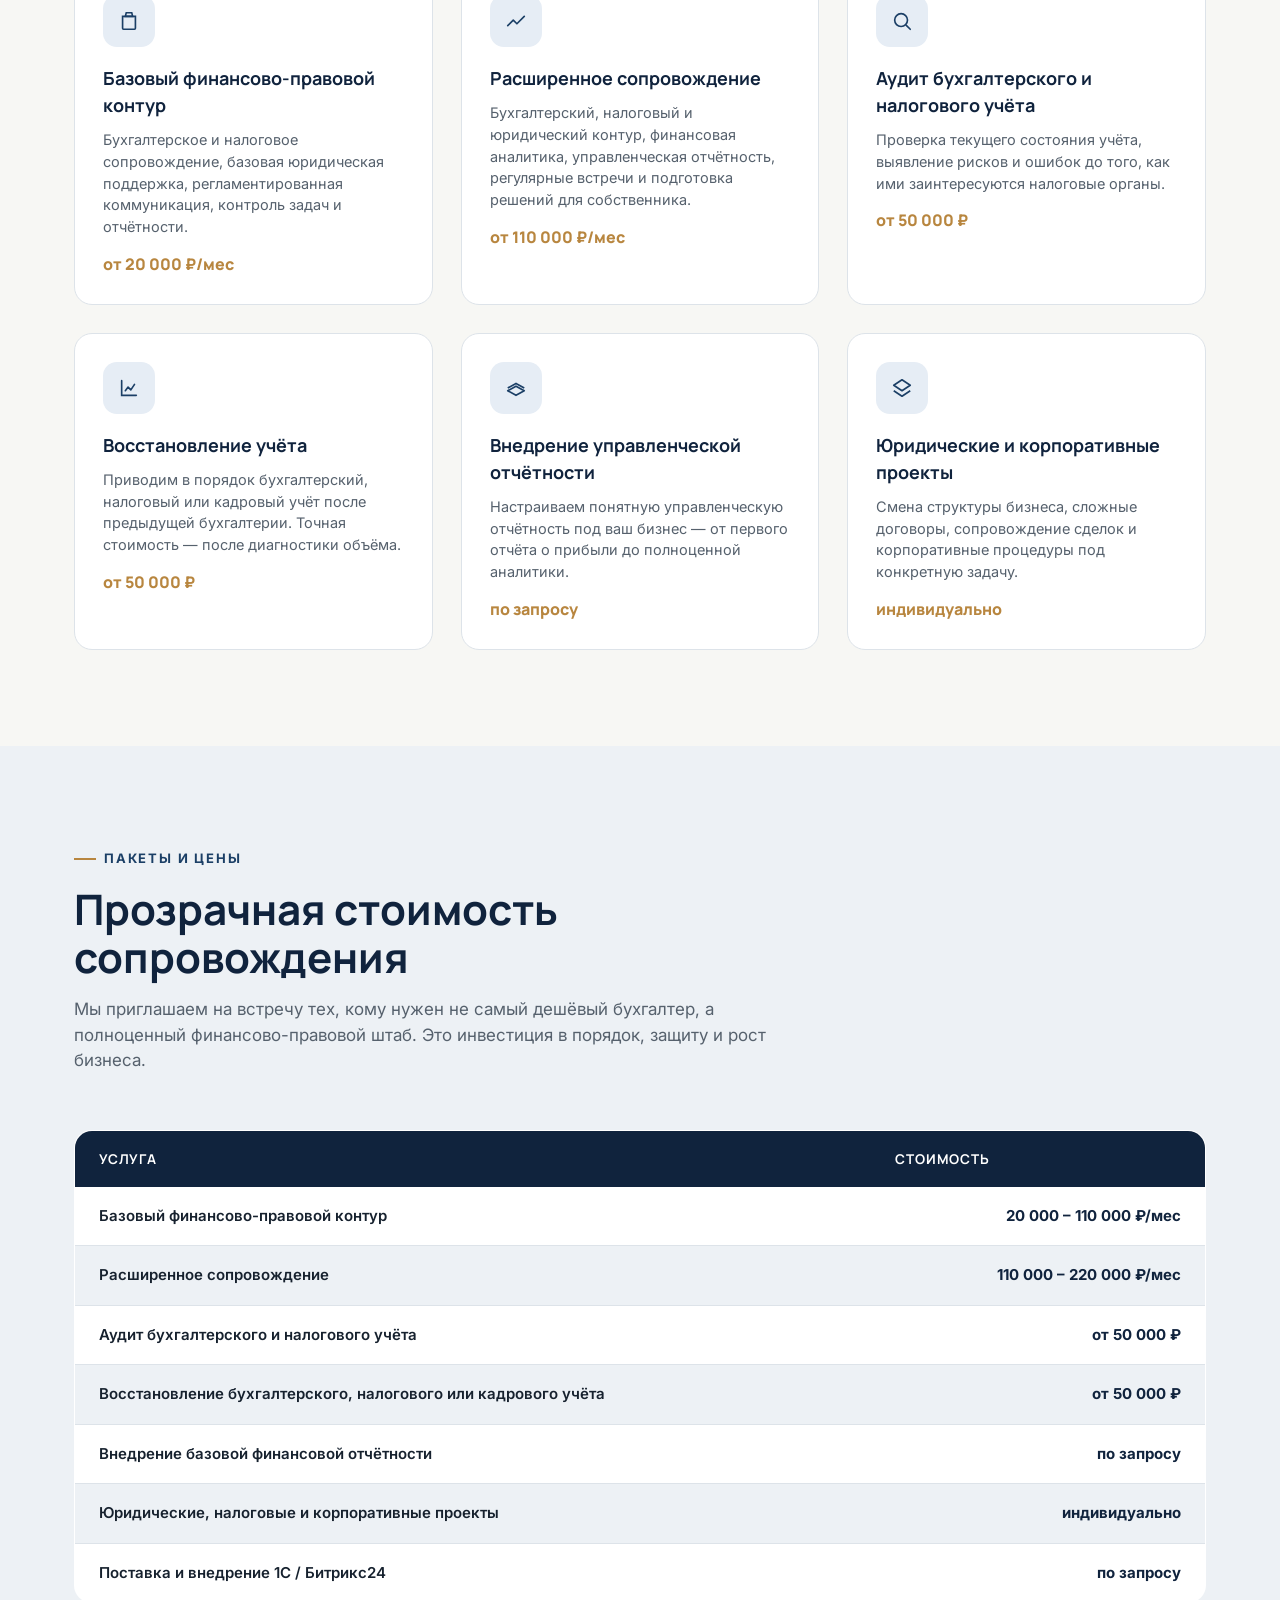
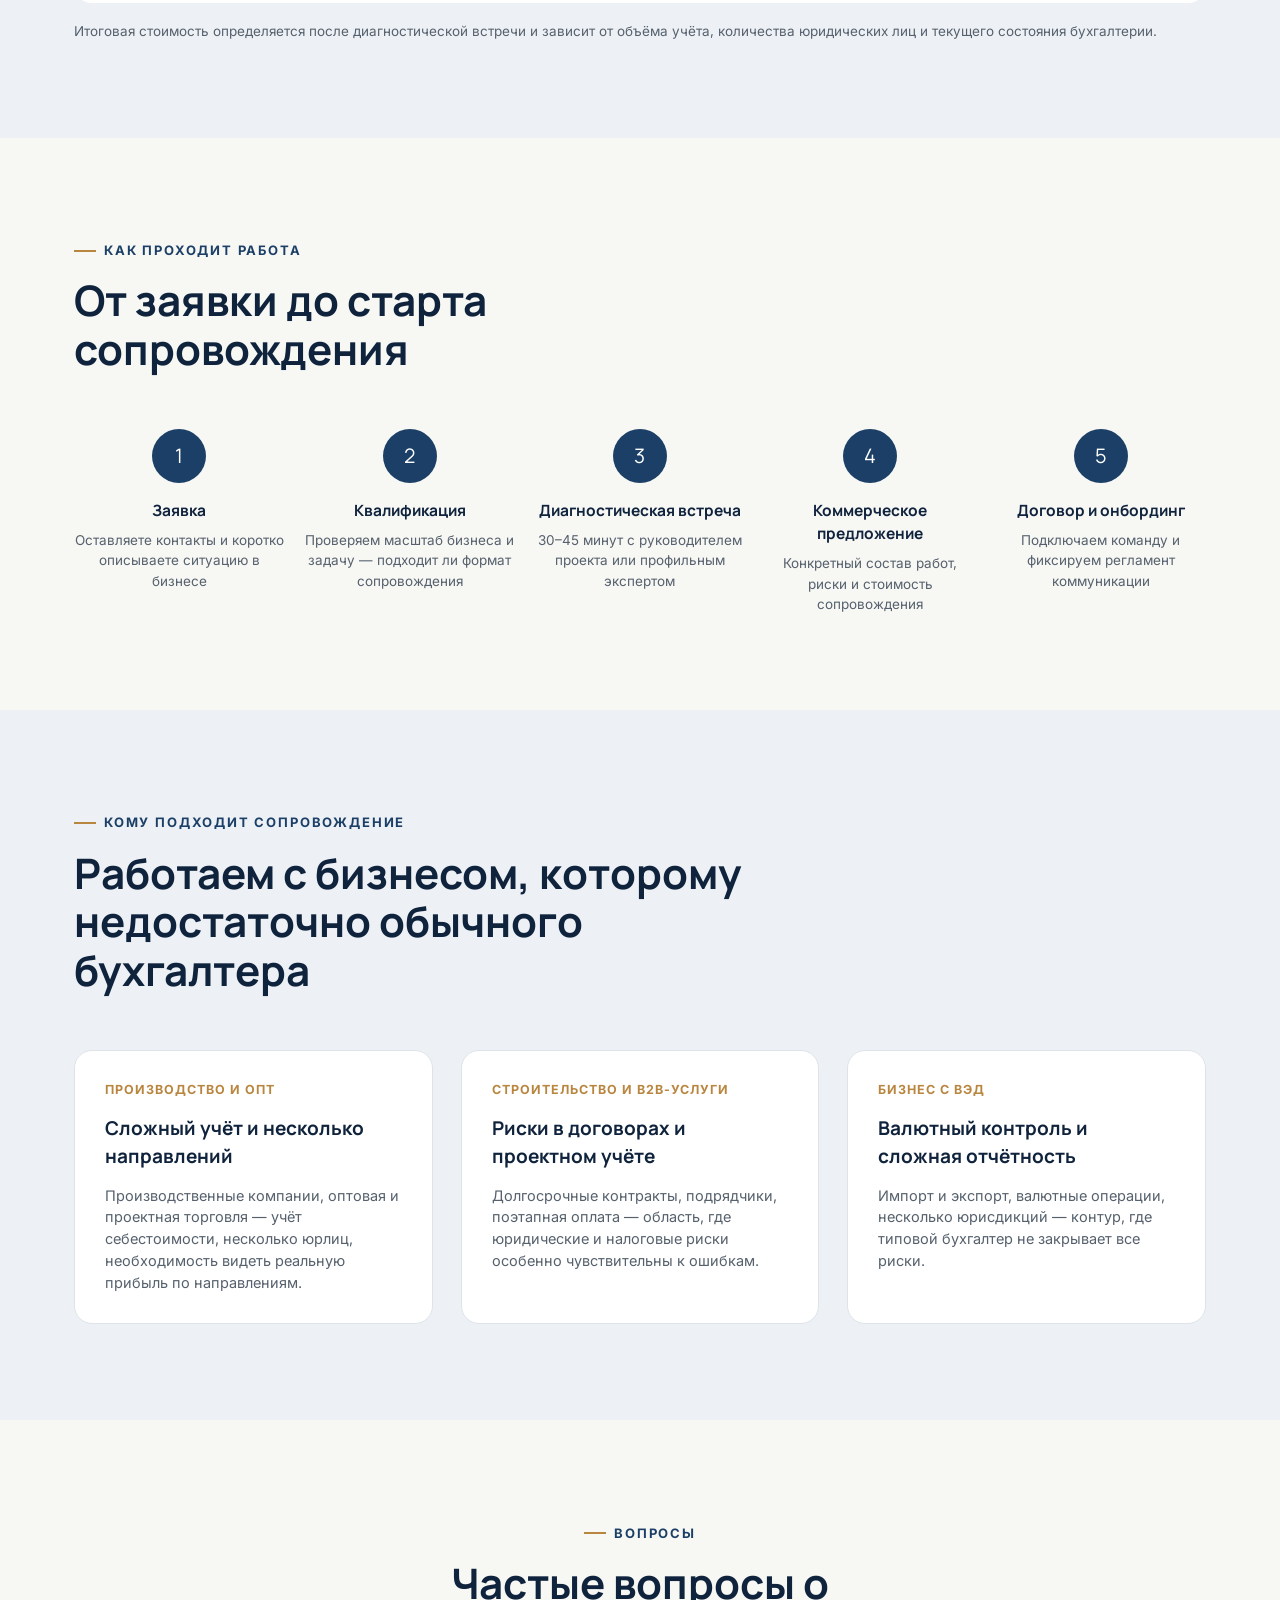
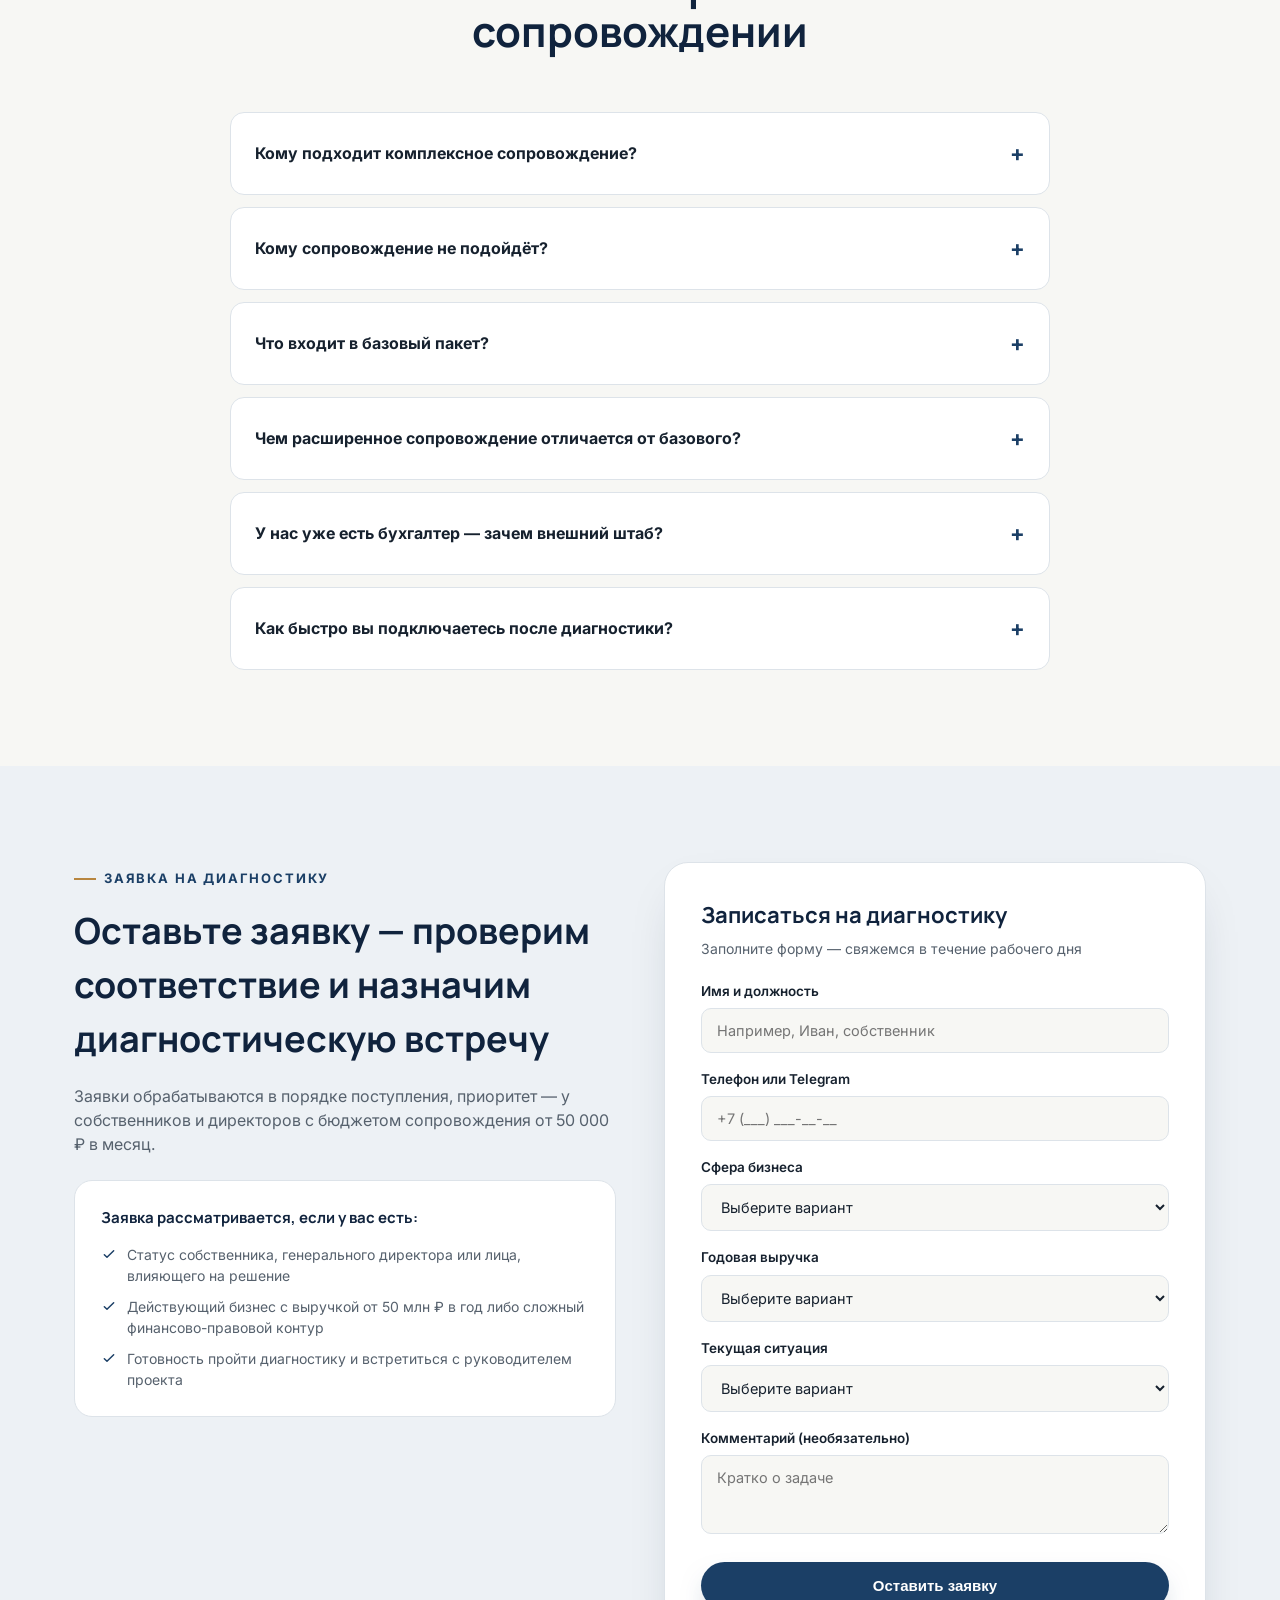
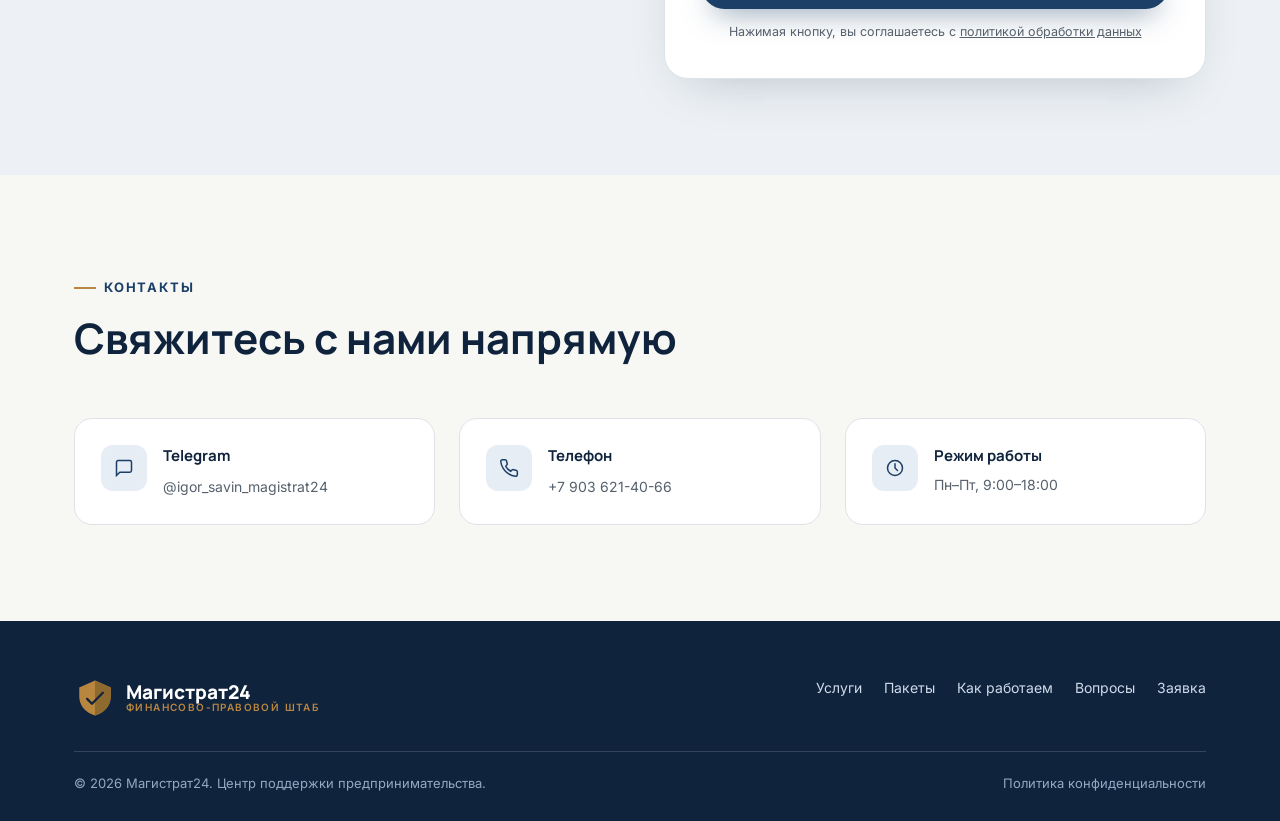
==== commit 17dac22c: "fix: правки клиента — тексты, цена пакета, смена контакта, реальный логотип" ====
--- a/index.html
+++ b/index.html
@@ -15,12 +15,8 @@
 <header class="header" id="header">
   <div class="container header__inner">
     <a href="#top" class="logo">
-      <svg class="logo__mark" viewBox="0 0 48 48" fill="none" xmlns="http://www.w3.org/2000/svg">
-        <path d="M24 4L42 12V22C42 33 34.5 41 24 44C13.5 41 6 33 6 22V12L24 4Z" fill="#1b3f66"/>
-        <path d="M24 4L42 12V22C42 33 34.5 41 24 44V4Z" fill="#10233d"/>
-        <path d="M15 25L20.5 30.5L33 18" stroke="#b8863f" stroke-width="2.6" stroke-linecap="round" stroke-linejoin="round"/>
-      </svg>
-      <span class="logo__text">Магистрат24<span>Финансово-правовой штаб</span></span>
+      <img src="img/magistrat24-logo.png" alt="Магистрат24" class="logo__img">
+      <span class="logo__text"><span>Финансово-правовой штаб</span></span>
     </a>
     <nav class="nav" id="nav">
       <a href="#services">Услуги</a>
@@ -30,7 +26,7 @@
       <a href="#faq">Вопросы</a>
     </nav>
     <div class="header__actions">
-      <span class="header__phone">+7 967 279 54 54</span>
+      <span class="header__phone">+7 903 621-40-66</span>
       <a href="#form" class="btn btn--primary">Пройти диагностику</a>
       <button class="burger" id="burger" aria-label="Меню"><span></span><span></span><span></span></button>
     </div>
@@ -74,7 +70,7 @@
   <!-- ANTI-AUDIENCE STRIP -->
   <section class="audience">
     <div class="container audience__inner">
-      <p>Мы не делаем самую дешёвую нулевую отчётность и не участвуем в разовых обращениях без перспективы сопровождения — работаем с <b>собственниками и директорами бизнеса с оборотом от 50 млн ₽ в год</b> или объективно сложным финансово-правовым контуром.</p>
+      <p>«Магистрат24» — не бухгалтерия по запросу и не сервис для нулёвой отчётности. Мы — <b>внешний финансово-правовой штаб для компаний со сложным учётом</b>: ВЭД, несколько юрлиц, производство, строительство. Вы ведёте бизнес — мы ведём цифры, риски и контроль.</p>
     </div>
   </section>
 
@@ -141,7 +137,7 @@
       <div class="section__head">
         <span class="eyebrow">Услуги</span>
         <h2>От сдачи отчётности до полноценного финансового директора на аутсорсе</h2>
-        <p>Основной продукт — комплексное ежемесячное сопровождение. Разовые услуги чаще всего становятся входом в дальнейший постоянный контур.</p>
+        <p>Основной продукт — комплексное ежемесячное сопровождение. Разовая задача становится началом сотрудничества: вы видите результат и остаётесь с нами.</p>
       </div>
       <div class="grid-3">
         <div class="service reveal">
@@ -154,7 +150,7 @@
           <div class="service__icon"><svg width="22" height="22" viewBox="0 0 24 24" fill="none"><path d="M3 17l6-6 4 4 8-8" stroke="currentColor" stroke-width="1.8" stroke-linecap="round" stroke-linejoin="round"/></svg></div>
           <h3>Расширенное сопровождение</h3>
           <p>Бухгалтерский, налоговый и юридический контур, финансовая аналитика, управленческая отчётность, регулярные встречи и подготовка решений для собственника.</p>
-          <span class="service__price">от 150 000 ₽/мес</span>
+          <span class="service__price">от 110 000 ₽/мес</span>
         </div>
         <div class="service reveal">
           <div class="service__icon"><svg width="22" height="22" viewBox="0 0 24 24" fill="none"><circle cx="11" cy="11" r="7" stroke="currentColor" stroke-width="1.8"/><path d="M21 21l-4.3-4.3" stroke="currentColor" stroke-width="1.8" stroke-linecap="round"/></svg></div>
@@ -190,7 +186,7 @@
       <div class="section__head">
         <span class="eyebrow">Пакеты и цены</span>
         <h2>Прозрачная стоимость сопровождения</h2>
-        <p>Для первой встречи ориентируемся на бюджет сопровождения от 50 000 ₽ в месяц, приоритетно — 80 000–120 000 ₽.</p>
+        <p>Мы приглашаем на встречу тех, кому нужен не самый дешёвый бухгалтер, а полноценный финансово-правовой штаб. Это инвестиция в порядок, защиту и рост бизнеса.</p>
       </div>
       <table class="price-table">
         <thead>
@@ -198,7 +194,7 @@
         </thead>
         <tbody>
           <tr><td>Базовый финансово-правовой контур</td><td>20 000 – 110 000 ₽/мес</td></tr>
-          <tr><td>Расширенное сопровождение</td><td>150 000 – 220 000 ₽/мес</td></tr>
+          <tr><td>Расширенное сопровождение</td><td>110 000 – 220 000 ₽/мес</td></tr>
           <tr><td>Аудит бухгалтерского и налогового учёта</td><td>от 50 000 ₽</td></tr>
           <tr><td>Восстановление бухгалтерского, налогового или кадрового учёта</td><td>от 50 000 ₽</td></tr>
           <tr><td>Внедрение базовой финансовой отчётности</td><td>по запросу</td></tr>
@@ -276,7 +272,7 @@
         </details>
         <details class="faq__item reveal">
           <summary>Чем расширенное сопровождение отличается от базового?</summary>
-          <p>Добавляются финансовая аналитика, управленческая отчётность, регулярные встречи, выявление рисков и координация задач между подразделениями, а также подготовка решений для собственника. Стоимость — 150 000–220 000 ₽ в месяц.</p>
+          <p>Добавляются финансовая аналитика, управленческая отчётность, регулярные встречи, выявление рисков и координация задач между подразделениями, а также подготовка решений для собственника. Стоимость — 110 000–220 000 ₽ в месяц.</p>
         </details>
         <details class="faq__item reveal">
           <summary>У нас уже есть бухгалтер — зачем внешний штаб?</summary>
@@ -373,11 +369,11 @@
       <div class="contacts">
         <div class="contact-card reveal">
           <div class="contact-card__icon"><svg width="20" height="20" viewBox="0 0 24 24" fill="none"><path d="M21 15a2 2 0 01-2 2H7l-4 4V5a2 2 0 012-2h14a2 2 0 012 2z" stroke="currentColor" stroke-width="1.8"/></svg></div>
-          <div><h4>Telegram</h4><a href="https://t.me/Artur_A_magistrat24" target="_blank" rel="noopener">@Artur_A_magistrat24</a></div>
+          <div><h4>Telegram</h4><a href="https://t.me/igor_savin_magistrat24" target="_blank" rel="noopener">@igor_savin_magistrat24</a></div>
         </div>
         <div class="contact-card reveal">
           <div class="contact-card__icon"><svg width="20" height="20" viewBox="0 0 24 24" fill="none"><path d="M22 16.92v3a2 2 0 01-2.18 2 19.79 19.79 0 01-8.63-3.07 19.5 19.5 0 01-6-6 19.79 19.79 0 01-3.07-8.67A2 2 0 014.11 2h3a2 2 0 012 1.72c.12.9.34 1.79.66 2.65a2 2 0 01-.45 2.11L8.09 9.91a16 16 0 006 6l1.43-1.43a2 2 0 012.11-.45c.86.32 1.75.54 2.65.66A2 2 0 0122 16.92z" stroke="currentColor" stroke-width="1.8"/></svg></div>
-          <div><h4>Телефон</h4><a href="tel:+79672795454">+7 967 279 54 54</a></div>
+          <div><h4>Телефон</h4><a href="tel:+79036214066">+7 903 621-40-66</a></div>
         </div>
         <div class="contact-card reveal">
           <div class="contact-card__icon"><svg width="20" height="20" viewBox="0 0 24 24" fill="none"><circle cx="12" cy="12" r="9" stroke="currentColor" stroke-width="1.8"/><path d="M12 7v5l3 3" stroke="currentColor" stroke-width="1.8" stroke-linecap="round"/></svg></div>
@@ -415,7 +411,7 @@
   </div>
 </footer>
 
-<a href="https://t.me/Artur_A_magistrat24" target="_blank" rel="noopener" class="fab" aria-label="Написать в Telegram">
+<a href="https://t.me/igor_savin_magistrat24" target="_blank" rel="noopener" class="fab" aria-label="Написать в Telegram">
   <svg width="26" height="26" viewBox="0 0 24 24" fill="none"><path d="M21 15a2 2 0 01-2 2H7l-4 4V5a2 2 0 012-2h14a2 2 0 012 2z" stroke="white" stroke-width="1.8"/></svg>
 </a>
 
--- a/styles.css
+++ b/styles.css
@@ -76,6 +76,7 @@
 .header__inner { display: flex; align-items: center; justify-content: space-between; gap: 24px; min-width: 0; padding: 14px 24px; }
 .logo { display: flex; align-items: center; gap: 10px; flex-shrink: 0; }
 .logo__mark { width: 42px; height: 42px; flex-shrink: 0; }
+.logo__img { height: 34px; width: auto; flex-shrink: 0; }
 .logo__text { font-family: var(--ff-head); font-weight: 800; font-size: 19px; color: var(--accent-dark); line-height: 1.1; }
 .logo__text span { display: block; font-family: var(--ff-body); font-size: 10px; font-weight: 600; letter-spacing: .14em; color: var(--gold); text-transform: uppercase; }
 .nav { display: flex; align-items: center; gap: 26px; }
